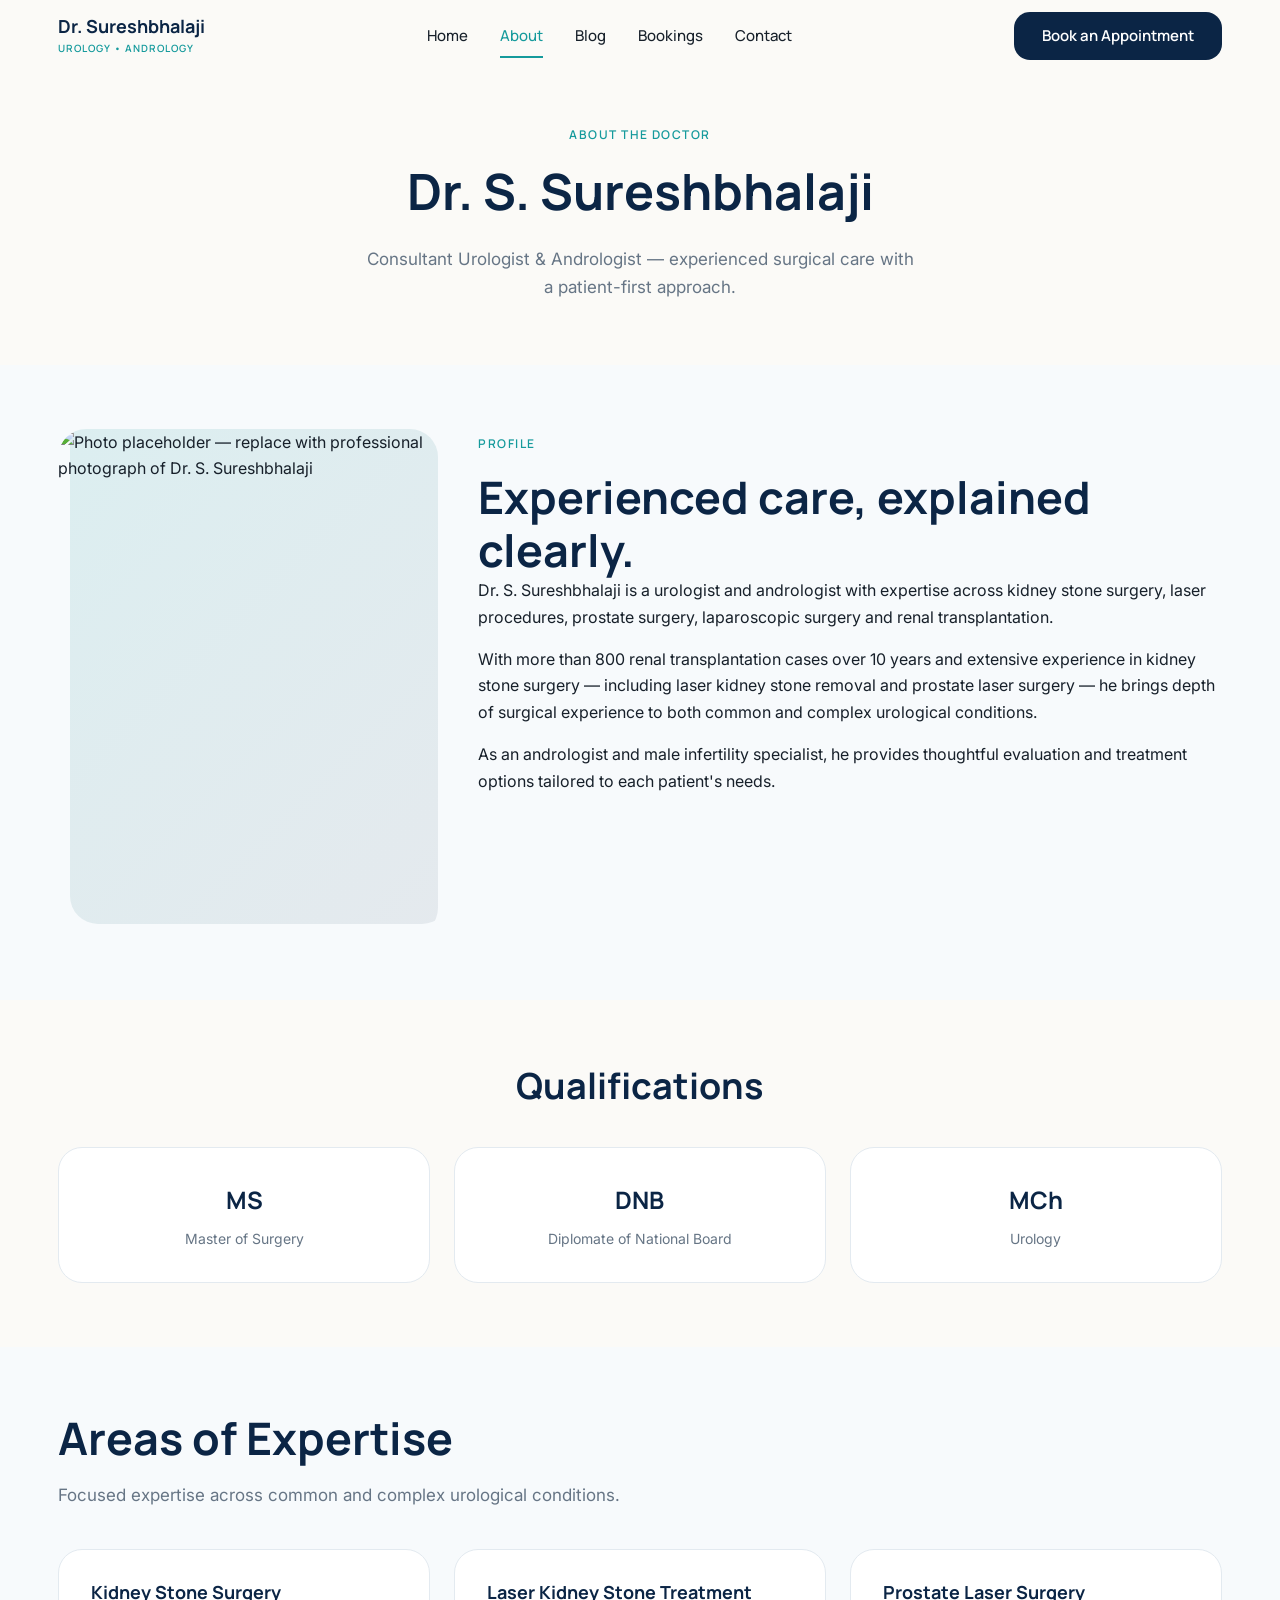
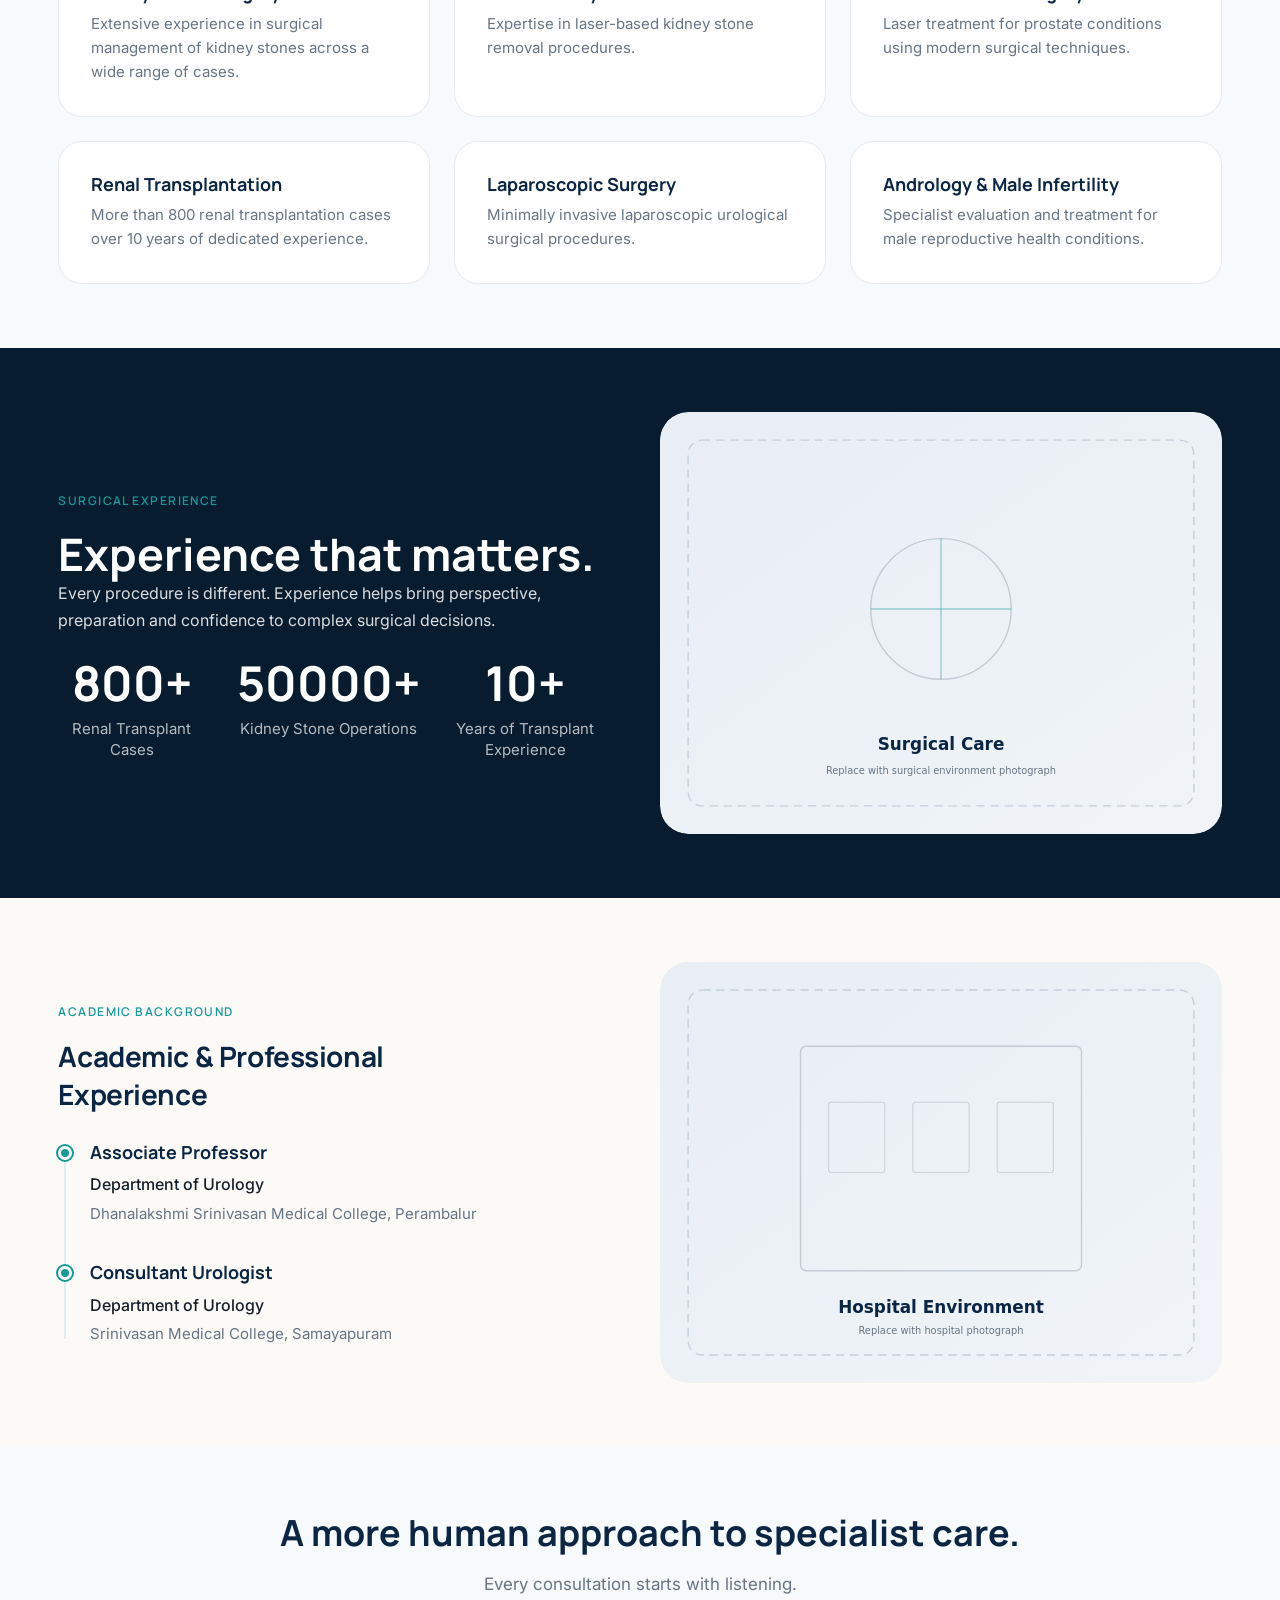
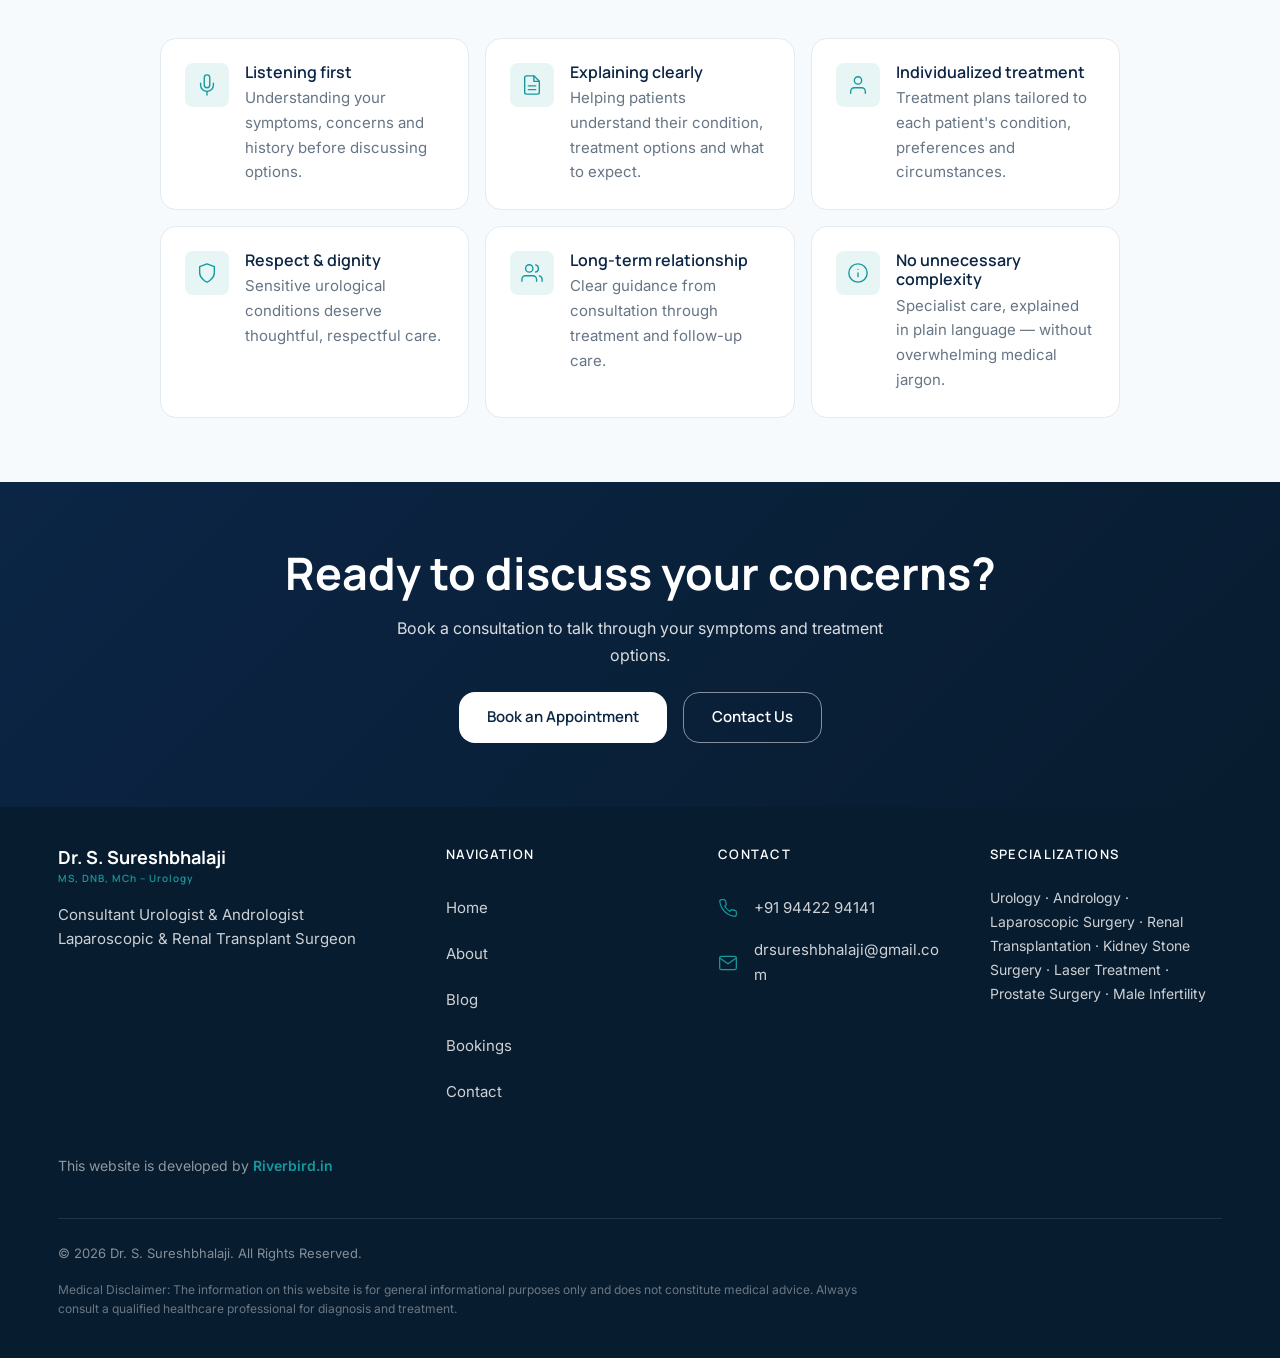
==== about.html @ bd38ac01 "web ready" ====
<!DOCTYPE html>
<html lang="en">
<head>
  <meta charset="UTF-8">
  <meta name="viewport" content="width=device-width, initial-scale=1.0, viewport-fit=cover">
  <title>About Dr. S. Sureshbhalaji | Urologist &amp; Andrologist</title>
  <meta name="description" content="Learn about Dr. S. Sureshbhalaji — qualifications, surgical experience, academic background and patient-first approach to urological care.">
  <link rel="canonical" href="https://[YOUR-DOMAIN]/about.html">
  <meta property="og:title" content="About Dr. S. Sureshbhalaji">
  <meta property="og:description" content="Consultant Urologist &amp; Andrologist with expertise in kidney stone surgery, laser procedures, prostate surgery and renal transplantation.">
  <meta property="og:type" content="website">
  <meta property="og:url" content="https://[YOUR-DOMAIN]/about.html">
  <meta name="referrer" content="strict-origin-when-cross-origin">
  <link rel="preconnect" href="https://fonts.googleapis.com">
  <link rel="preconnect" href="https://fonts.gstatic.com" crossorigin>
  <link href="https://fonts.googleapis.com/css2?family=Inter:wght@400;500;600&family=Manrope:wght@500;600;700;800&display=swap" rel="stylesheet">
  <link rel="stylesheet" href="css/variables.css">
  <link rel="stylesheet" href="css/base.css">
  <link rel="stylesheet" href="css/components.css">
  <link rel="stylesheet" href="css/layout.css">
  <link rel="stylesheet" href="css/responsive.css">
  <link rel="stylesheet" href="css/animations.css">
</head>
<body>

  <header class="site-header site-header--solid">
    <div class="container site-header__inner">
      <a href="index.html" class="site-header__logo brand-mark" aria-label="Dr. Sureshbhalaji — Home">
        <div class="brand-mark__name">Dr. Sureshbhalaji</div>
        <div class="brand-mark__tagline">UROLOGY • ANDROLOGY</div>
      </a>
      <nav class="site-nav" aria-label="Main navigation">
        <ul class="site-nav__list">
          <li><a href="index.html" class="site-nav__link" data-nav-link>Home</a></li>
          <li><a href="about.html" class="site-nav__link" data-nav-link>About</a></li>
          <li><a href="blog.html" class="site-nav__link" data-nav-link data-blog-link>Blog</a></li>
          <li><a href="bookings.html" class="site-nav__link" data-nav-link>Bookings</a></li>
          <li><a href="contact.html" class="site-nav__link" data-nav-link>Contact</a></li>
        </ul>
      </nav>
      <div class="site-header__actions">
        <a href="bookings.html" class="btn btn--primary site-header__cta">Book an Appointment</a>
      </div>
      <button class="menu-toggle" aria-label="Open menu" aria-expanded="false" aria-controls="mobile-nav">
        <span class="menu-toggle__bar"></span>
        <span class="menu-toggle__bar"></span>
        <span class="menu-toggle__bar"></span>
      </button>
    </div>
  </header>

  <div class="mobile-nav" id="mobile-nav" aria-hidden="true">
    <div class="mobile-nav__overlay" aria-hidden="true"></div>
    <div class="mobile-nav__panel" tabindex="-1" role="dialog" aria-label="Mobile navigation">
      <ul class="mobile-nav__list">
        <li><a href="index.html" class="mobile-nav__link" data-nav-link>Home</a></li>
        <li><a href="about.html" class="mobile-nav__link" data-nav-link>About</a></li>
        <li><a href="blog.html" class="mobile-nav__link" data-nav-link data-blog-link>Blog</a></li>
        <li><a href="bookings.html" class="mobile-nav__link" data-nav-link>Bookings</a></li>
        <li><a href="contact.html" class="mobile-nav__link" data-nav-link>Contact</a></li>
      </ul>
      <a href="bookings.html" class="btn btn--primary btn--full mobile-nav__cta">Book an Appointment</a>
    </div>
  </div>

  <main>

    <section class="page-hero" aria-labelledby="page-heading">
      <div class="container reveal">
        <span class="eyebrow">About the Doctor</span>
        <h1 id="page-heading">Dr. S. Sureshbhalaji</h1>
        <p>Consultant Urologist &amp; Andrologist — experienced surgical care with a patient-first approach.</p>
      </div>
    </section>

    <!-- Doctor Profile -->
    <section class="section" aria-labelledby="profile-heading">
      <div class="container">
        <div class="profile-grid">
          <div class="profile-grid__image reveal">
            <div class="image-frame">
              <img
                data-image="doctor"
                src="assets/images/doctor-placeholder.svg"
                alt="Photo placeholder — replace with professional photograph of Dr. S. Sureshbhalaji"
                width="420"
                height="560"
                loading="lazy"
              >
            </div>
          </div>
          <div class="reveal">
            <span class="eyebrow">Profile</span>
            <h2 id="profile-heading">Experienced care, explained clearly.</h2>
            <p>Dr. S. Sureshbhalaji is a urologist and andrologist with expertise across kidney stone surgery, laser procedures, prostate surgery, laparoscopic surgery and renal transplantation.</p>
            <p>With more than 800 renal transplantation cases over 10 years and extensive experience in kidney stone surgery — including laser kidney stone removal and prostate laser surgery — he brings depth of surgical experience to both common and complex urological conditions.</p>
            <p>As an andrologist and male infertility specialist, he provides thoughtful evaluation and treatment options tailored to each patient's needs.</p>
          </div>
        </div>
      </div>
    </section>

    <!-- Qualifications -->
    <section class="section section--warm" aria-labelledby="qualifications-heading">
      <div class="container">
        <div class="section-header section-header--center reveal">
          <h2 id="qualifications-heading">Qualifications</h2>
        </div>
        <div class="qual-grid">
          <div class="card qual-card reveal">
            <div class="qual-card__degree">MS</div>
            <div class="qual-card__field">Master of Surgery</div>
          </div>
          <div class="card qual-card reveal">
            <div class="qual-card__degree">DNB</div>
            <div class="qual-card__field">Diplomate of National Board</div>
          </div>
          <div class="card qual-card reveal">
            <div class="qual-card__degree">MCh</div>
            <div class="qual-card__field">Urology</div>
          </div>
        </div>
      </div>
    </section>

    <!-- Areas of Expertise -->
    <section class="section" aria-labelledby="about-expertise-heading">
      <div class="container">
        <div class="section-header reveal">
          <h2 id="about-expertise-heading">Areas of Expertise</h2>
          <p>Focused expertise across common and complex urological conditions.</p>
        </div>
        <div class="expertise-grid">
          <article class="card reveal">
            <h3 class="card__title">Kidney Stone Surgery</h3>
            <p class="card__text">Extensive experience in surgical management of kidney stones across a wide range of cases.</p>
          </article>
          <article class="card reveal">
            <h3 class="card__title">Laser Kidney Stone Treatment</h3>
            <p class="card__text">Expertise in laser-based kidney stone removal procedures.</p>
          </article>
          <article class="card reveal">
            <h3 class="card__title">Prostate Laser Surgery</h3>
            <p class="card__text">Laser treatment for prostate conditions using modern surgical techniques.</p>
          </article>
          <article class="card reveal">
            <h3 class="card__title">Renal Transplantation</h3>
            <p class="card__text">More than 800 renal transplantation cases over 10 years of dedicated experience.</p>
          </article>
          <article class="card reveal">
            <h3 class="card__title">Laparoscopic Surgery</h3>
            <p class="card__text">Minimally invasive laparoscopic urological surgical procedures.</p>
          </article>
          <article class="card reveal">
            <h3 class="card__title">Andrology &amp; Male Infertility</h3>
            <p class="card__text">Specialist evaluation and treatment for male reproductive health conditions.</p>
          </article>
        </div>
      </div>
    </section>

    <!-- Surgical Experience -->
    <section class="section section--dark" aria-labelledby="surgical-exp-heading">
      <div class="container">
        <div class="split-grid">
          <div class="split-grid__content reveal">
            <span class="eyebrow" style="color: var(--color-secondary);">Surgical Experience</span>
            <h2 id="surgical-exp-heading">Experience that matters.</h2>
            <p>Every procedure is different. Experience helps bring perspective, preparation and confidence to complex surgical decisions.</p>
            <div class="experience-stats" style="margin-top: var(--gap-lg); margin-bottom: 0;">
              <div class="stat">
                <div class="stat__number">800+</div>
                <div class="stat__label">Renal Transplant Cases</div>
              </div>
              <div class="stat">
                <div class="stat__number">50000+</div>
                <div class="stat__label">Kidney Stone Operations</div>
              </div>
              <div class="stat">
                <div class="stat__number">10+</div>
                <div class="stat__label">Years of Transplant Experience</div>
              </div>
            </div>
          </div>
          <div class="split-grid__visual reveal">
            <div class="image-frame">
              <img
                data-image="surgery"
                src="assets/images/surgery-placeholder.svg"
                alt="Placeholder for surgical environment photograph"
                width="640"
                height="480"
                loading="lazy"
              >
            </div>
          </div>
        </div>
      </div>
    </section>

    <!-- Academic Experience -->
    <section class="section section--warm" aria-labelledby="about-academic-heading">
      <div class="container">
        <div class="split-grid">
          <div class="split-grid__content reveal">
            <span class="eyebrow">Academic Background</span>
            <h2 id="about-academic-heading" class="heading-subsection">Academic &amp; Professional<br>Experience</h2>
            <div class="timeline">
              <div class="timeline__item">
                <div class="timeline__role">Associate Professor</div>
                <div class="timeline__dept">Department of Urology</div>
                <div class="timeline__institution">Dhanalakshmi Srinivasan Medical College, Perambalur</div>
              </div>
              <div class="timeline__item">
                <div class="timeline__role">Consultant Urologist</div>
                <div class="timeline__dept">Department of Urology</div>
                <div class="timeline__institution">Srinivasan Medical College, Samayapuram</div>
              </div>
            </div>
          </div>
          <div class="split-grid__visual reveal">
            <div class="image-frame">
              <img
                data-image="hospital"
                src="assets/images/hospital-placeholder.svg"
                alt="Placeholder for hospital or academic environment photograph"
                width="640"
                height="480"
                loading="lazy"
              >
            </div>
          </div>
        </div>
      </div>
    </section>

    <!-- Personal Approach -->
    <section class="section" aria-labelledby="approach-heading">
      <div class="container">
        <div class="section-header section-header--center reveal">
          <h2 id="approach-heading">A more human approach to specialist care.</h2>
          <p>Every consultation starts with listening.</p>
        </div>
        <div class="approach-grid">
          <div class="approach-item reveal">
            <div class="approach-item__icon" aria-hidden="true">
              <svg viewBox="0 0 24 24" fill="none" stroke="currentColor" stroke-width="1.5" stroke-linecap="round" stroke-linejoin="round"><path d="M12 1a3 3 0 0 0-3 3v8a3 3 0 0 0 6 0V4a3 3 0 0 0-3-3z"/><path d="M19 10v2a7 7 0 0 1-14 0v-2"/><line x1="12" y1="19" x2="12" y2="23"/></svg>
            </div>
            <div>
              <h3 class="approach-item__title">Listening first</h3>
              <p class="approach-item__text">Understanding your symptoms, concerns and history before discussing options.</p>
            </div>
          </div>
          <div class="approach-item reveal">
            <div class="approach-item__icon" aria-hidden="true">
              <svg viewBox="0 0 24 24" fill="none" stroke="currentColor" stroke-width="1.5" stroke-linecap="round" stroke-linejoin="round"><path d="M14 2H6a2 2 0 0 0-2 2v16a2 2 0 0 0 2 2h12a2 2 0 0 0 2-2V8z"/><polyline points="14 2 14 8 20 8"/><line x1="16" y1="13" x2="8" y2="13"/><line x1="16" y1="17" x2="8" y2="17"/></svg>
            </div>
            <div>
              <h3 class="approach-item__title">Explaining clearly</h3>
              <p class="approach-item__text">Helping patients understand their condition, treatment options and what to expect.</p>
            </div>
          </div>
          <div class="approach-item reveal">
            <div class="approach-item__icon" aria-hidden="true">
              <svg viewBox="0 0 24 24" fill="none" stroke="currentColor" stroke-width="1.5" stroke-linecap="round" stroke-linejoin="round"><path d="M20 21v-2a4 4 0 0 0-4-4H8a4 4 0 0 0-4 4v2"/><circle cx="12" cy="7" r="4"/></svg>
            </div>
            <div>
              <h3 class="approach-item__title">Individualized treatment</h3>
              <p class="approach-item__text">Treatment plans tailored to each patient's condition, preferences and circumstances.</p>
            </div>
          </div>
          <div class="approach-item reveal">
            <div class="approach-item__icon" aria-hidden="true">
              <svg viewBox="0 0 24 24" fill="none" stroke="currentColor" stroke-width="1.5" stroke-linecap="round" stroke-linejoin="round"><path d="M12 22s8-4 8-10V5l-8-3-8 3v7c0 6 8 10 8 10z"/></svg>
            </div>
            <div>
              <h3 class="approach-item__title">Respect &amp; dignity</h3>
              <p class="approach-item__text">Sensitive urological conditions deserve thoughtful, respectful care.</p>
            </div>
          </div>
          <div class="approach-item reveal">
            <div class="approach-item__icon" aria-hidden="true">
              <svg viewBox="0 0 24 24" fill="none" stroke="currentColor" stroke-width="1.5" stroke-linecap="round" stroke-linejoin="round"><path d="M17 21v-2a4 4 0 0 0-4-4H5a4 4 0 0 0-4 4v2"/><circle cx="9" cy="7" r="4"/><path d="M23 21v-2a4 4 0 0 0-3-3.87"/><path d="M16 3.13a4 4 0 0 1 0 7.75"/></svg>
            </div>
            <div>
              <h3 class="approach-item__title">Long-term relationship</h3>
              <p class="approach-item__text">Clear guidance from consultation through treatment and follow-up care.</p>
            </div>
          </div>
          <div class="approach-item reveal">
            <div class="approach-item__icon" aria-hidden="true">
              <svg viewBox="0 0 24 24" fill="none" stroke="currentColor" stroke-width="1.5" stroke-linecap="round" stroke-linejoin="round"><circle cx="12" cy="12" r="10"/><path d="M12 16v-4"/><path d="M12 8h.01"/></svg>
            </div>
            <div>
              <h3 class="approach-item__title">No unnecessary complexity</h3>
              <p class="approach-item__text">Specialist care, explained in plain language — without overwhelming medical jargon.</p>
            </div>
          </div>
        </div>
      </div>
    </section>

    <!-- CTA -->
    <section class="section cta-section" aria-labelledby="about-cta-heading">
      <div class="container reveal">
        <h2 id="about-cta-heading">Ready to discuss your concerns?</h2>
        <p>Book a consultation to talk through your symptoms and treatment options.</p>
        <div class="btn-group btn-group--responsive">
          <a href="bookings.html" class="btn btn--white">Book an Appointment</a>
          <a href="contact.html" class="btn btn--outline-white">Contact Us</a>
        </div>
      </div>
    </section>

  </main>

  <footer class="site-footer">
    <div class="container">
      <div class="site-footer__grid">
        <div class="site-footer__brand">
          <div class="brand-mark">
            <div class="brand-mark__name">Dr. S. Sureshbhalaji</div>
            <div class="brand-mark__tagline">MS, DNB, MCh – Urology</div>
          </div>
          <p>Consultant Urologist &amp; Andrologist<br>Laparoscopic &amp; Renal Transplant Surgeon</p>
        </div>
        <div>
          <h3 class="site-footer__heading">Navigation</h3>
          <nav class="site-footer__links" aria-label="Footer navigation">
            <a href="index.html">Home</a>
            <a href="about.html">About</a>
            <a href="blog.html" data-blog-link>Blog</a>
            <a href="bookings.html">Bookings</a>
            <a href="contact.html">Contact</a>
          </nav>
        </div>
        <div>
          <h3 class="site-footer__heading">Contact</h3>
          <div class="site-footer__contact">
            <a href="tel:+919442294141" class="site-footer__contact-link" data-contact-phone>
              <svg class="site-footer__contact-icon" viewBox="0 0 24 24" fill="none" stroke="currentColor" stroke-width="1.5" stroke-linecap="round" stroke-linejoin="round" aria-hidden="true"><path d="M22 16.92v3a2 2 0 0 1-2.18 2 19.79 19.79 0 0 1-8.63-3.07 19.5 19.5 0 0 1-6-6 19.79 19.79 0 0 1-3.07-8.67A2 2 0 0 1 4.11 2h3a2 2 0 0 1 2 1.72c.127.96.361 1.903.7 2.81a2 2 0 0 1-.45 2.11L8.09 9.91a16 16 0 0 0 6 6l1.27-1.27a2 2 0 0 1 2.11-.45c.907.339 1.85.573 2.81.7A2 2 0 0 1 22 16.92z"/></svg>
              <span class="site-footer__contact-text">+91 94422 94141</span>
            </a>
            <a href="mailto:drsureshbhalaji@gmail.com" class="site-footer__contact-link" data-contact-email>
              <svg class="site-footer__contact-icon" viewBox="0 0 24 24" fill="none" stroke="currentColor" stroke-width="1.5" stroke-linecap="round" stroke-linejoin="round" aria-hidden="true"><path d="M4 4h16c1.1 0 2 .9 2 2v12c0 1.1-.9 2-2 2H4c-1.1 0-2-.9-2-2V6c0-1.1.9-2 2-2z"/><polyline points="22,6 12,13 2,6"/></svg>
              <span class="site-footer__contact-text">drsureshbhalaji@gmail.com</span>
            </a>
          </div>
        </div>
        <div>
          <h3 class="site-footer__heading">Specializations</h3>
          <p style="font-size: 0.875rem; line-height: 1.7;">Urology · Andrology · Laparoscopic Surgery · Renal Transplantation · Kidney Stone Surgery · Laser Treatment · Prostate Surgery · Male Infertility</p>
        </div>
      </div>
      <p class="site-footer__credit">This website is developed by <a href="https://riverbird.in" target="_blank" rel="noopener noreferrer">Riverbird.in</a></p>
      <div class="site-footer__bottom">
        <p class="site-footer__copyright">&copy; 2026 Dr. S. Sureshbhalaji. All Rights Reserved.</p>
        <p class="site-footer__disclaimer">Medical Disclaimer: The information on this website is for general informational purposes only and does not constitute medical advice. Always consult a qualified healthcare professional for diagnosis and treatment.</p>
      </div>
    </div>
  </footer>

  <nav class="mobile-cta-bar" aria-label="Quick actions">
    <a href="#" class="mobile-cta-bar__item" data-contact-phone aria-label="Call clinic">
      <svg viewBox="0 0 24 24" fill="none" stroke="currentColor" stroke-width="1.5" stroke-linecap="round" stroke-linejoin="round" aria-hidden="true"><path d="M22 16.92v3a2 2 0 0 1-2.18 2 19.79 19.79 0 0 1-8.63-3.07 19.5 19.5 0 0 1-6-6 19.79 19.79 0 0 1-3.07-8.67A2 2 0 0 1 4.11 2h3a2 2 0 0 1 2 1.72c.127.96.361 1.903.7 2.81a2 2 0 0 1-.45 2.11L8.09 9.91a16 16 0 0 0 6 6l1.27-1.27a2 2 0 0 1 2.11-.45c.907.339 1.85.573 2.81.7A2 2 0 0 1 22 16.92z"/></svg>
      Call
    </a>
    <a href="#" class="mobile-cta-bar__item" data-contact-whatsapp aria-label="WhatsApp clinic">
      <svg viewBox="0 0 24 24" fill="none" stroke="currentColor" stroke-width="1.5" stroke-linecap="round" stroke-linejoin="round" aria-hidden="true"><path d="M21 11.5a8.38 8.38 0 0 1-.9 3.8 8.5 8.5 0 0 1-7.6 4.7 8.38 8.38 0 0 1-3.8-.9L3 21l1.9-5.7a8.38 8.38 0 0 1-.9-3.8 8.5 8.5 0 0 1 4.7-7.6 8.38 8.38 0 0 1 3.8-.9h.5a8.48 8.48 0 0 1 8 8v.5z"/></svg>
      WhatsApp
    </a>
    <a href="bookings.html" class="mobile-cta-bar__item mobile-cta-bar__item--primary" aria-label="Book an appointment">
      <svg viewBox="0 0 24 24" fill="none" stroke="currentColor" stroke-width="1.5" stroke-linecap="round" stroke-linejoin="round" aria-hidden="true"><rect x="3" y="4" width="18" height="18" rx="2" ry="2"/><line x1="16" y1="2" x2="16" y2="6"/><line x1="8" y1="2" x2="8" y2="6"/><line x1="3" y1="10" x2="21" y2="10"/></svg>
      Book
    </a>
  </nav>

  <script type="module" src="js/main.js"></script>
  <script src="js/navigation.js"></script>
</body>
</html>
---- css/variables.css ----
:root {
  /* Colors */
  --color-primary: #0B2545;
  --color-secondary: #159A9C;
  --color-dark: #081C2F;
  --color-background: #F7FAFC;
  --color-warm-bg: #FBFAF7;
  --color-surface: #FFFFFF;
  --color-text: #17202A;
  --color-muted: #667585;
  --color-border: #E3EAF0;
  --color-success: #2E7D68;

  /* Typography */
  --font-heading: "Manrope", system-ui, -apple-system, BlinkMacSystemFont, "Segoe UI", sans-serif;
  --font-body: "Inter", system-ui, -apple-system, BlinkMacSystemFont, "Segoe UI", sans-serif;

  --text-h1: 50px;
  --text-h2: clamp(2rem, 3.5vw, 3.5rem);
  --text-h3: clamp(1.25rem, 2vw, 1.5rem);
  --text-body: clamp(1rem, 1.1vw, 1.125rem);
  --line-height: 1.65;

  /* Spacing */
  --container: 1240px;
  --section-space: clamp(40px, 5vw, 72px);
  --section-space-lg: clamp(56px, 7vw, 88px);
  --gap-sm: 8px;
  --gap-md: 16px;
  --gap-lg: 24px;
  --gap-xl: 32px;
  --gap-2xl: 40px;
  --gap-3xl: 48px;

  /* Radius */
  --radius-sm: 8px;
  --radius-md: 16px;
  --radius-lg: 24px;
  --radius-xl: 28px;

  /* Shadows */
  --shadow-sm: 0 1px 3px rgba(11, 37, 69, 0.06);
  --shadow-md: 0 4px 20px rgba(11, 37, 69, 0.08);
  --shadow-lg: 0 8px 40px rgba(11, 37, 69, 0.1);

  /* Transitions */
  --transition-fast: 200ms ease;
  --transition-base: 300ms ease;
  --transition-slow: 500ms ease;

  /* Layout */
  --header-height: 72px;
  --mobile-cta-height: 64px;
}
---- css/base.css ----
*,
*::before,
*::after {
  box-sizing: border-box;
  margin: 0;
  padding: 0;
}

html {
  scroll-behavior: smooth;
  -webkit-text-size-adjust: 100%;
  text-size-adjust: 100%;
}

body {
  font-family: var(--font-body);
  font-size: var(--text-body);
  line-height: var(--line-height);
  color: var(--color-text);
  background-color: var(--color-background);
  -webkit-font-smoothing: antialiased;
  -moz-osx-font-smoothing: grayscale;
  overflow-x: hidden;
  min-width: 320px;
}

/* Improve touch interaction on mobile/tablet */
a,
button,
input,
select,
textarea,
[role="button"] {
  -webkit-tap-highlight-color: rgba(21, 154, 156, 0.15);
  touch-action: manipulation;
}

body.menu-open {
  overflow: hidden;
}

img,
svg {
  display: block;
  max-width: 100%;
  height: auto;
}

a {
  color: inherit;
  text-decoration: none;
}

ul,
ol {
  list-style: none;
}

button,
input,
select,
textarea {
  font: inherit;
  color: inherit;
}

button {
  cursor: pointer;
  border: none;
  background: none;
}

:focus-visible {
  outline: 2px solid var(--color-secondary);
  outline-offset: 3px;
}

h1,
h2,
h3,
h4,
h5,
h6 {
  font-family: var(--font-heading);
  font-weight: 700;
  line-height: 1.2;
  color: var(--color-primary);
}

h1 {
  font-size: var(--text-h1);
}

h2 {
  font-size: var(--text-h2);
}

h3 {
  font-size: var(--text-h3);
}

p + p {
  margin-top: 1em;
}

.sr-only {
  position: absolute;
  width: 1px;
  height: 1px;
  padding: 0;
  margin: -1px;
  overflow: hidden;
  clip: rect(0, 0, 0, 0);
  white-space: nowrap;
  border: 0;
}

.container {
  width: 100%;
  max-width: var(--container);
  margin-inline: auto;
  padding-inline: clamp(16px, 4vw, 40px);
}

.section {
  padding-block: var(--section-space);
}

.section--warm {
  background-color: var(--color-warm-bg);
}

.section--dark {
  background-color: var(--color-dark);
  color: var(--color-surface);
}

.section--dark h2,
.section--dark h3 {
  color: var(--color-surface);
}

.section--dark p {
  color: rgba(255, 255, 255, 0.85);
}

.eyebrow {
  display: inline-block;
  font-family: var(--font-heading);
  font-size: 0.75rem;
  font-weight: 600;
  letter-spacing: 0.12em;
  text-transform: uppercase;
  color: var(--color-secondary);
  margin-bottom: var(--gap-md);
}

.text-muted {
  color: var(--color-muted);
}

.text-center {
  text-align: center;
}

.text-balance {
  text-wrap: balance;
}

.disclaimer-note {
  font-size: 0.8125rem;
  color: var(--color-muted);
  font-style: italic;
}
---- css/components.css ----
/* Buttons */
.btn {
  display: inline-flex;
  align-items: center;
  justify-content: center;
  gap: var(--gap-sm);
  min-height: 48px;
  min-width: 48px;
  padding: 0.75rem 1.75rem;
  font-family: var(--font-heading);
  font-size: 0.9375rem;
  font-weight: 600;
  border-radius: var(--radius-md);
  transition: background-color var(--transition-fast),
    color var(--transition-fast),
    border-color var(--transition-fast),
    transform var(--transition-fast),
    box-shadow var(--transition-fast);
  white-space: nowrap;
}

.btn--primary {
  background-color: var(--color-primary);
  color: var(--color-surface);
}

.btn--primary:hover {
  background-color: var(--color-dark);
  transform: translateY(-1px);
  box-shadow: var(--shadow-md);
}

.btn--secondary {
  background-color: transparent;
  color: var(--color-primary);
  border: 1.5px solid var(--color-primary);
}

.btn--secondary:hover {
  background-color: var(--color-primary);
  color: var(--color-surface);
  transform: translateY(-1px);
}

.btn--white {
  background-color: var(--color-surface);
  color: var(--color-primary);
}

.btn--white:hover {
  background-color: var(--color-warm-bg);
  transform: translateY(-1px);
}

.btn--outline-white {
  background-color: transparent;
  color: var(--color-surface);
  border: 1.5px solid rgba(255, 255, 255, 0.5);
}

.btn--outline-white:hover {
  background-color: rgba(255, 255, 255, 0.1);
  border-color: var(--color-surface);
}

.btn--full {
  width: 100%;
}

.btn-group {
  display: flex;
  flex-wrap: wrap;
  gap: var(--gap-md);
}

/* Cards */
.card {
  background: var(--color-surface);
  border: 1px solid var(--color-border);
  border-radius: var(--radius-lg);
  padding: clamp(24px, 3vw, 32px);
  transition: transform var(--transition-base), box-shadow var(--transition-base);
}

.card:hover {
  transform: translateY(-3px);
  box-shadow: var(--shadow-md);
}

.card__icon {
  width: 40px;
  height: 40px;
  display: flex;
  align-items: center;
  justify-content: center;
  margin-bottom: var(--gap-lg);
  color: var(--color-secondary);
}

.card__icon svg {
  width: 28px;
  height: 28px;
}

.card__title {
  font-size: 1.125rem;
  margin-bottom: var(--gap-sm);
}

.card__text {
  color: var(--color-muted);
  font-size: 0.9375rem;
  line-height: 1.6;
}

.card__arrow {
  display: inline-flex;
  margin-top: var(--gap-lg);
  color: var(--color-secondary);
  transition: transform var(--transition-fast);
}

.card:hover .card__arrow {
  transform: translateX(4px);
}

/* Stat cards */
.stat {
  text-align: center;
}

.stat__number {
  font-family: var(--font-heading);
  font-size: clamp(2rem, 4vw, 3rem);
  font-weight: 700;
  color: var(--color-primary);
  line-height: 1.1;
}

.section--dark .stat__number {
  color: var(--color-surface);
}

.stat__label {
  font-size: 0.9375rem;
  color: var(--color-muted);
  margin-top: var(--gap-sm);
  line-height: 1.4;
}

.section--dark .stat__label {
  color: rgba(255, 255, 255, 0.7);
}

/* Image placeholders */
.image-frame {
  position: relative;
  border-radius: var(--radius-xl);
  overflow: hidden;
}

.image-frame::before {
  content: "";
  position: absolute;
  inset: -12px -12px 12px 12px;
  background: linear-gradient(135deg, rgba(21, 154, 156, 0.12), rgba(11, 37, 69, 0.08));
  border-radius: var(--radius-xl);
  z-index: -1;
}

.image-frame img {
  width: 100%;
  height: 100%;
  object-fit: cover;
  border-radius: var(--radius-xl);
  transition: transform var(--transition-slow);
}

.image-frame:hover img {
  transform: scale(1.02);
}

.image-placeholder {
  display: flex;
  flex-direction: column;
  align-items: center;
  justify-content: center;
  gap: var(--gap-sm);
  background: linear-gradient(145deg, #E8EEF4 0%, #F0F4F8 50%, #E3EAF0 100%);
  border: 1px dashed var(--color-border);
  border-radius: var(--radius-xl);
  text-align: center;
  padding: var(--gap-xl);
  min-height: 280px;
}

.image-placeholder__icon {
  width: 48px;
  height: 48px;
  color: var(--color-muted);
  opacity: 0.5;
}

.image-placeholder__label {
  font-family: var(--font-heading);
  font-size: 1rem;
  font-weight: 600;
  color: var(--color-primary);
}

.image-placeholder__hint {
  font-size: 0.8125rem;
  color: var(--color-muted);
  max-width: 220px;
}

/* Credibility badge */
.credibility-badge {
  position: absolute;
  bottom: 24px;
  left: -16px;
  background: var(--color-surface);
  border: 1px solid var(--color-border);
  border-radius: var(--radius-md);
  padding: 16px 20px;
  box-shadow: var(--shadow-md);
  z-index: 2;
}

.credibility-badge__number {
  font-family: var(--font-heading);
  font-size: 1.5rem;
  font-weight: 700;
  color: var(--color-secondary);
  line-height: 1;
}

.credibility-badge__text {
  font-size: 0.8125rem;
  color: var(--color-muted);
  margin-top: 4px;
}

/* Timeline */
.timeline {
  position: relative;
  padding-left: 32px;
}

.timeline::before {
  content: "";
  position: absolute;
  left: 6px;
  top: 8px;
  bottom: 8px;
  width: 2px;
  background: var(--color-border);
}

.timeline__item {
  position: relative;
  padding-bottom: var(--gap-xl);
}

.timeline__item:last-child {
  padding-bottom: 0;
}

.timeline__item::before {
  content: "";
  position: absolute;
  left: -32px;
  top: 8px;
  width: 14px;
  height: 14px;
  border-radius: 50%;
  background: var(--color-secondary);
  border: 3px solid var(--color-surface);
  box-shadow: 0 0 0 2px var(--color-secondary);
}

.timeline__role {
  font-family: var(--font-heading);
  font-size: 1.125rem;
  font-weight: 700;
  color: var(--color-primary);
  margin-bottom: 4px;
}

.timeline__dept {
  font-weight: 500;
  color: var(--color-text);
  margin-bottom: 4px;
}

.timeline__institution {
  color: var(--color-muted);
  font-size: 0.9375rem;
}

.timeline__note {
  font-size: 0.8125rem;
  color: var(--color-muted);
  font-style: italic;
  margin-top: var(--gap-md);
}

/* Location cards */
.location-card {
  display: flex;
  flex-direction: column;
  height: 100%;
}

.location-card__name {
  font-family: var(--font-heading);
  font-size: 1.125rem;
  font-weight: 700;
  margin-bottom: var(--gap-md);
  line-height: 1.35;
}

.location-card__detail {
  display: grid;
  grid-template-columns: 20px 1fr;
  column-gap: 10px;
  align-items: center;
  font-size: 0.9375rem;
  color: var(--color-muted);
  margin-bottom: 6px;
  min-height: 28px;
}

.location-card__detail svg {
  flex-shrink: 0;
  width: 18px;
  height: 18px;
  margin: 0;
  color: var(--color-secondary);
  justify-self: center;
}

.location-card__detail span,
.location-card__detail a {
  line-height: 1.4;
  align-self: center;
}

.location-card__detail a {
  color: var(--color-muted);
  font-weight: 400;
  text-decoration: none;
  min-height: unset;
  display: inline;
}

.location-card__detail a:hover {
  color: var(--color-secondary);
  text-decoration: underline;
}

.location-card__actions {
  margin-top: auto;
  padding-top: var(--gap-md);
  border-top: 1px solid var(--color-border);
}

.location-card__actions .btn {
  width: 100%;
}

/* Forms */
.form-group {
  margin-bottom: var(--gap-lg);
}

.form-label {
  display: block;
  font-family: var(--font-heading);
  font-size: 0.875rem;
  font-weight: 600;
  color: var(--color-primary);
  margin-bottom: var(--gap-sm);
}

.form-label .required {
  color: var(--color-secondary);
}

.form-input,
.form-select,
.form-textarea {
  width: 100%;
  min-height: 48px;
  padding: 0.75rem 1rem;
  font-size: max(16px, 1rem);
  background: var(--color-surface);
  border: 1px solid var(--color-border);
  border-radius: var(--radius-sm);
  transition: border-color var(--transition-fast), box-shadow var(--transition-fast);
}

.form-textarea {
  min-height: 120px;
  resize: vertical;
}

.form-input:focus,
.form-select:focus,
.form-textarea:focus {
  outline: none;
  border-color: var(--color-secondary);
  box-shadow: 0 0 0 3px rgba(21, 154, 156, 0.15);
}

.form-input.error,
.form-select.error,
.form-textarea.error {
  border-color: #C0392B;
}

.form-error {
  font-size: 0.8125rem;
  color: #C0392B;
  margin-top: var(--gap-sm);
}

.form-note {
  font-size: 0.875rem;
  color: var(--color-muted);
  margin-top: var(--gap-lg);
  padding: var(--gap-md);
  background: var(--color-warm-bg);
  border-radius: var(--radius-sm);
  border-left: 3px solid var(--color-secondary);
}

.form-privacy {
  font-size: 0.8125rem;
  color: var(--color-muted);
  margin-top: var(--gap-md);
}

/* Alert / Toast */
.alert {
  padding: var(--gap-md) var(--gap-lg);
  border-radius: var(--radius-sm);
  font-size: 0.9375rem;
  margin-bottom: var(--gap-lg);
}

.alert--success {
  background: rgba(46, 125, 104, 0.1);
  color: var(--color-success);
  border: 1px solid rgba(46, 125, 104, 0.3);
}

.alert--error {
  background: rgba(192, 57, 43, 0.08);
  color: #C0392B;
  border: 1px solid rgba(192, 57, 43, 0.2);
}

.alert[hidden] {
  display: none;
}

/* Qualification cards */
.qual-card {
  text-align: center;
  padding: var(--gap-xl);
}

.qual-card__degree {
  font-family: var(--font-heading);
  font-size: 1.5rem;
  font-weight: 700;
  color: var(--color-primary);
}

.qual-card__field {
  font-size: 0.875rem;
  color: var(--color-muted);
  margin-top: var(--gap-sm);
}

/* Map placeholder */
.map-placeholder {
  display: flex;
  flex-direction: column;
  align-items: center;
  justify-content: center;
  gap: var(--gap-md);
  min-height: 320px;
  background: linear-gradient(145deg, #E8EEF4, #F0F4F8);
  border: 1px dashed var(--color-border);
  border-radius: var(--radius-lg);
  color: var(--color-muted);
}

.map-placeholder svg {
  width: 48px;
  height: 48px;
  opacity: 0.4;
}

/* Section header */
.section-header {
  max-width: 640px;
  margin-bottom: var(--gap-2xl);
}

.section-header--center {
  margin-inline: auto;
  text-align: center;
  max-width: 720px;
}

.section-header--center h2 {
  font-size: clamp(1.5rem, 3vw, 2.25rem);
}

.section-header p {
  color: var(--color-muted);
  margin-top: var(--gap-md);
  font-size: 1.0625rem;
}

.section-header h2,
.cta-section h2 {
  text-wrap: balance;
}

.heading-subsection {
  font-size: clamp(1.25rem, 2.5vw, 1.75rem);
  font-weight: 700;
  line-height: 1.35;
  letter-spacing: -0.015em;
  max-width: 16em;
  margin-bottom: var(--gap-lg);
}

@media (min-width: 1200px) {
  .section-header--center h2,
  .section--dark .section-header h2,
  .cta-section h2 {
    white-space: nowrap;
  }
}

/* Brand mark */
.brand-mark {
  font-family: var(--font-heading);
}

.brand-mark__name {
  font-size: 1.125rem;
  font-weight: 700;
  color: var(--color-primary);
  line-height: 1.2;
}

.brand-mark__tagline {
  font-size: 0.625rem;
  font-weight: 600;
  letter-spacing: 0.1em;
  color: var(--color-secondary);
  margin-top: 2px;
}

/* Blog */
.blog-grid {
  display: grid;
  gap: var(--gap-lg);
}

.blog-card {
  display: flex;
  flex-direction: column;
  height: 100%;
}

.blog-card__meta {
  font-size: 0.8125rem;
  color: var(--color-muted);
  margin-bottom: var(--gap-sm);
}

.blog-card__title {
  font-family: var(--font-heading);
  font-size: 1.125rem;
  font-weight: 700;
  color: var(--color-primary);
  margin-bottom: var(--gap-sm);
  line-height: 1.35;
}

.blog-card__excerpt {
  font-size: 0.9375rem;
  color: var(--color-muted);
  line-height: 1.6;
  flex-grow: 1;
}

.blog-card__link {
  display: inline-flex;
  align-items: center;
  gap: var(--gap-sm);
  margin-top: var(--gap-lg);
  font-family: var(--font-heading);
  font-size: 0.875rem;
  font-weight: 600;
  color: var(--color-secondary);
  min-height: 44px;
}

.blog-card__link:hover {
  color: var(--color-primary);
}

.blog-bridge {
  text-align: center;
  max-width: 560px;
  margin-inline: auto;
  padding: var(--gap-2xl) var(--gap-lg);
}

.blog-bridge p {
  color: var(--color-muted);
  margin-bottom: var(--gap-xl);
}

.blog-embed {
  width: 100%;
  min-height: 70vh;
  border: 1px solid var(--color-border);
  border-radius: var(--radius-lg);
  overflow: hidden;
  background: var(--color-surface);
}

.blog-embed iframe {
  width: 100%;
  min-height: 70vh;
  border: 0;
}

.blog-notice {
  font-size: 0.875rem;
  color: var(--color-muted);
  text-align: center;
  margin-top: var(--gap-2xl);
  padding: var(--gap-md);
  background: var(--color-warm-bg);
  border-radius: var(--radius-sm);
  border: 1px solid var(--color-border);
}
---- css/layout.css ----
/* Header */
.site-header {
  position: fixed;
  top: 0;
  left: 0;
  right: 0;
  z-index: 1000;
  height: var(--header-height);
  transition: background-color var(--transition-base),
    box-shadow var(--transition-base),
    border-color var(--transition-base);
}

.site-header--transparent {
  background: transparent;
}

.site-header--solid {
  background: rgba(255, 255, 255, 0.97);
  backdrop-filter: blur(12px);
  -webkit-backdrop-filter: blur(12px);
  border-bottom: 1px solid var(--color-border);
  box-shadow: var(--shadow-sm);
}

.site-header__inner {
  display: flex;
  align-items: center;
  justify-content: space-between;
  height: var(--header-height);
  gap: var(--gap-lg);
}

.site-header__logo {
  flex-shrink: 0;
  z-index: 1001;
}

.site-nav {
  display: none;
}

.site-nav__list {
  display: flex;
  align-items: center;
  gap: var(--gap-xl);
}

.site-nav__link {
  font-family: var(--font-heading);
  font-size: 0.9375rem;
  font-weight: 500;
  color: var(--color-text);
  position: relative;
  padding: 4px 0;
  transition: color var(--transition-fast);
}

.site-nav__link::after {
  content: "";
  position: absolute;
  bottom: 0;
  left: 0;
  width: 0;
  height: 2px;
  background: var(--color-secondary);
  transition: width var(--transition-base);
}

.site-nav__link:hover,
.site-nav__link--active {
  color: var(--color-primary);
}

.site-nav__link:hover::after,
.site-nav__link--active::after {
  width: 100%;
}

.site-header__actions {
  display: none;
  align-items: center;
  gap: var(--gap-md);
}

.site-header__cta {
  display: none;
}

/* Mobile menu toggle */
.menu-toggle {
  display: flex;
  flex-direction: column;
  justify-content: center;
  gap: 5px;
  width: 44px;
  height: 44px;
  padding: 10px;
  z-index: 1001;
}

.menu-toggle__bar {
  display: block;
  width: 100%;
  height: 2px;
  background: var(--color-primary);
  border-radius: 2px;
  transition: transform var(--transition-base), opacity var(--transition-base);
}

.menu-toggle[aria-expanded="true"] .menu-toggle__bar:nth-child(1) {
  transform: translateY(7px) rotate(45deg);
}

.menu-toggle[aria-expanded="true"] .menu-toggle__bar:nth-child(2) {
  opacity: 0;
}

.menu-toggle[aria-expanded="true"] .menu-toggle__bar:nth-child(3) {
  transform: translateY(-7px) rotate(-45deg);
}

/* Mobile nav overlay */
.mobile-nav {
  position: fixed;
  inset: 0;
  z-index: 999;
  background: rgba(8, 28, 47, 0.5);
  opacity: 0;
  visibility: hidden;
  transition: opacity var(--transition-base), visibility var(--transition-base);
}

.mobile-nav.is-open {
  opacity: 1;
  visibility: visible;
}

.mobile-nav__panel {
  position: absolute;
  top: 0;
  right: 0;
  width: min(320px, 85vw);
  height: 100%;
  background: var(--color-surface);
  padding: calc(var(--header-height) + 24px) 32px 32px;
  transform: translateX(100%);
  transition: transform var(--transition-base);
  overflow-y: auto;
}

.mobile-nav.is-open .mobile-nav__panel {
  transform: translateX(0);
}

.mobile-nav__list {
  display: flex;
  flex-direction: column;
  gap: var(--gap-lg);
}

.mobile-nav__link {
  font-family: var(--font-heading);
  font-size: 1.125rem;
  font-weight: 600;
  color: var(--color-primary);
  padding: var(--gap-sm) 0;
  display: block;
  border-bottom: 1px solid var(--color-border);
}

.mobile-nav__link--active {
  color: var(--color-secondary);
}

.mobile-nav__cta {
  margin-top: var(--gap-xl);
}

/* Mobile bottom CTA bar */
.mobile-cta-bar {
  display: flex;
  position: fixed;
  bottom: 0;
  left: 0;
  right: 0;
  z-index: 998;
  background: var(--color-surface);
  border-top: 1px solid var(--color-border);
  box-shadow: 0 -4px 20px rgba(11, 37, 69, 0.08);
  min-height: var(--mobile-cta-height);
  padding-bottom: env(safe-area-inset-bottom, 0);
}

.mobile-cta-bar__item {
  flex: 1;
  display: flex;
  flex-direction: column;
  align-items: center;
  justify-content: center;
  gap: 2px;
  font-size: 0.6875rem;
  font-weight: 600;
  color: var(--color-primary);
  transition: background-color var(--transition-fast);
  min-height: 48px;
}

.mobile-cta-bar__item svg {
  width: 20px;
  height: 20px;
}

.mobile-cta-bar__item:hover,
.mobile-cta-bar__item:focus-visible {
  background: var(--color-warm-bg);
}

.mobile-cta-bar__item--primary {
  background: var(--color-primary);
  color: var(--color-surface);
}

.mobile-cta-bar__item--primary:hover {
  background: var(--color-dark);
}

/* Hero */
.hero {
  padding-top: calc(var(--header-height) + 32px);
  padding-bottom: clamp(40px, 5vw, 64px);
  background: var(--color-warm-bg);
  overflow: hidden;
}

.hero__grid {
  display: grid;
  gap: var(--gap-2xl);
  align-items: center;
}

.hero__content {
  max-width: 580px;
}

.hero__qualification {
  font-family: var(--font-heading);
  font-size: 1rem;
  font-weight: 500;
  color: var(--color-muted);
  margin-top: var(--gap-sm);
}

.hero__text {
  color: var(--color-muted);
  font-size: 1.0625rem;
  margin-top: var(--gap-lg);
  max-width: 520px;
}

.hero__actions {
  margin-top: var(--gap-xl);
}

.hero__visual {
  position: relative;
}

.hero__image {
  aspect-ratio: 4 / 5;
  max-height: 560px;
}

/* Trust stats bar */
.trust-stats {
  background: var(--color-surface);
  border-block: 1px solid var(--color-border);
  padding-block: var(--gap-2xl);
}

.trust-stats__grid {
  display: grid;
  gap: var(--gap-xl);
}

.trust-stats__footnote {
  text-align: center;
  margin-top: var(--gap-lg);
}

/* Two column layouts */
.split-grid {
  display: grid;
  gap: var(--gap-2xl);
  align-items: center;
}

.split-grid__content {
  max-width: 540px;
}

.split-grid__visual .image-frame,
.split-grid__visual .image-placeholder {
  aspect-ratio: 4 / 3;
}

/* Expertise grid */
.expertise-grid {
  display: grid;
  gap: var(--gap-lg);
}

/* Experience section */
.experience-stats {
  display: grid;
  gap: var(--gap-xl);
  margin-bottom: var(--gap-2xl);
}

.experience-statement {
  max-width: 560px;
  font-size: 1.0625rem;
  color: rgba(255, 255, 255, 0.85);
  text-align: center;
  margin-inline: auto;
}

/* Locations grid */
.locations-grid {
  display: grid;
  gap: var(--gap-lg);
  grid-template-columns: 1fr;
  align-items: stretch;
}

@media (min-width: 640px) {
  .locations-grid {
    grid-template-columns: repeat(2, minmax(0, 1fr));
    max-width: 920px;
    margin-inline: auto;
  }
}

/* CTA section */
.cta-section {
  background: linear-gradient(135deg, var(--color-primary) 0%, var(--color-dark) 100%);
  color: var(--color-surface);
  text-align: center;
}

.cta-section h2 {
  color: var(--color-surface);
}

.cta-section p {
  color: rgba(255, 255, 255, 0.85);
  max-width: 520px;
  margin: var(--gap-md) auto var(--gap-lg);
}

.cta-section .btn-group {
  justify-content: center;
}

/* Page hero (inner pages) */
.page-hero {
  padding-top: calc(var(--header-height) + 48px);
  padding-bottom: clamp(40px, 5vw, 64px);
  background: var(--color-warm-bg);
  text-align: center;
}

.page-hero h1 {
  max-width: 720px;
  margin-inline: auto;
}

.page-hero p {
  color: var(--color-muted);
  max-width: 560px;
  margin: var(--gap-lg) auto 0;
  font-size: 1.0625rem;
}

/* About page */
.profile-grid {
  display: grid;
  gap: var(--gap-2xl);
  align-items: start;
}

.profile-grid__image {
  aspect-ratio: 3 / 4;
  max-width: 420px;
}

.qual-grid {
  display: grid;
  gap: var(--gap-lg);
}

.approach-grid {
  display: grid;
  gap: var(--gap-md);
  max-width: 960px;
  margin-inline: auto;
}

.approach-item {
  display: flex;
  gap: var(--gap-md);
  align-items: flex-start;
  padding: var(--gap-lg);
  background: var(--color-surface);
  border: 1px solid var(--color-border);
  border-radius: var(--radius-md);
  height: 100%;
}

.approach-item__icon {
  flex-shrink: 0;
  width: 44px;
  height: 44px;
  display: flex;
  align-items: center;
  justify-content: center;
  background: rgba(21, 154, 156, 0.1);
  border-radius: var(--radius-sm);
  color: var(--color-secondary);
}

.approach-item__icon svg {
  width: 22px;
  height: 22px;
}

.approach-item__title {
  font-family: var(--font-heading);
  font-size: 1rem;
  font-weight: 600;
  margin-bottom: 4px;
}

.approach-item__text {
  font-size: 0.9375rem;
  color: var(--color-muted);
}

/* Booking page */
.booking-layout {
  display: grid;
  gap: var(--gap-2xl);
}

.booking-info {
  max-width: 400px;
}

.booking-info__list {
  margin-top: var(--gap-xl);
}

.booking-info__item {
  display: flex;
  gap: var(--gap-md);
  margin-bottom: var(--gap-lg);
  font-size: 0.9375rem;
  color: var(--color-muted);
}

.booking-info__item svg {
  flex-shrink: 0;
  width: 20px;
  height: 20px;
  color: var(--color-secondary);
  margin-top: 2px;
}

.booking-form-wrapper {
  background: var(--color-surface);
  border: 1px solid var(--color-border);
  border-radius: var(--radius-lg);
  padding: clamp(24px, 4vw, 40px);
}

/* Contact page */
.contact-grid {
  display: grid;
  gap: var(--gap-lg);
  grid-template-columns: 1fr;
  max-width: 960px;
  margin-inline: auto;
}

@media (min-width: 640px) {
  .contact-grid {
    grid-template-columns: repeat(3, minmax(0, 1fr));
  }
}

.contact-card {
  text-align: center;
  display: flex;
  flex-direction: column;
  align-items: center;
  height: 100%;
}

.contact-card__icon {
  width: 48px;
  height: 48px;
  margin: 0 auto var(--gap-md);
  display: flex;
  align-items: center;
  justify-content: center;
  background: rgba(21, 154, 156, 0.1);
  border-radius: 50%;
  color: var(--color-secondary);
  flex-shrink: 0;
}

.contact-card__icon svg {
  width: 22px;
  height: 22px;
  display: block;
}

.contact-card__label {
  font-size: 0.8125rem;
  font-weight: 600;
  text-transform: uppercase;
  letter-spacing: 0.08em;
  color: var(--color-muted);
  margin-bottom: var(--gap-sm);
}

.contact-card__value {
  font-family: var(--font-heading);
  font-size: clamp(0.875rem, 2vw, 1rem);
  font-weight: 600;
  color: var(--color-primary);
  word-break: break-word;
}

.contact-card__value a {
  display: inline-block;
  min-height: 44px;
  line-height: 1.4;
  padding-block: 4px;
}

.contact-card__value a:hover {
  color: var(--color-secondary);
}

/* Footer */
.site-footer {
  background: var(--color-dark);
  color: rgba(255, 255, 255, 0.8);
  padding-block: var(--gap-2xl);
  padding-bottom: calc(var(--gap-2xl) + var(--mobile-cta-height) + env(safe-area-inset-bottom, 0));
}

.site-footer h3,
.site-footer .brand-mark__name {
  color: var(--color-surface);
}

.site-footer .brand-mark__tagline {
  color: var(--color-secondary);
}

.site-footer__grid {
  display: grid;
  gap: var(--gap-2xl);
}

.site-footer__brand p {
  font-size: 0.9375rem;
  margin-top: var(--gap-md);
  line-height: 1.6;
}

.site-footer__heading {
  font-family: var(--font-heading);
  font-size: 0.8125rem;
  font-weight: 600;
  text-transform: uppercase;
  letter-spacing: 0.1em;
  color: var(--color-surface);
  margin-bottom: var(--gap-lg);
}

.site-footer__links {
  display: flex;
  flex-direction: column;
  gap: 2px;
}

.site-footer__links a {
  display: flex;
  align-items: center;
  min-height: 44px;
  font-size: 0.9375rem;
  padding: 4px 0;
  transition: color var(--transition-fast);
}

.site-footer__links a:hover {
  color: var(--color-secondary);
}

.site-footer__contact {
  display: flex;
  flex-direction: column;
  gap: var(--gap-sm);
}

.site-footer__contact a {
  display: flex;
  align-items: center;
  min-height: 44px;
  font-size: 0.9375rem;
  transition: color var(--transition-fast);
}

.site-footer__contact-link {
  display: flex;
  align-items: center;
  gap: var(--gap-md);
}

.site-footer__contact-icon {
  flex-shrink: 0;
  width: 20px;
  height: 20px;
  color: var(--color-secondary);
}

.site-footer__contact-text {
  word-break: break-word;
}

.site-footer__contact a:hover {
  color: var(--color-secondary);
}

.site-footer__contact a:hover .site-footer__contact-icon {
  color: var(--color-surface);
}

.site-footer__credit {
  margin-top: var(--gap-2xl);
  text-align: left;
  font-size: 0.875rem;
  color: rgba(255, 255, 255, 0.55);
}

.site-footer__credit a {
  color: var(--color-secondary);
  font-weight: 600;
  transition: color var(--transition-fast);
}

.site-footer__credit a:hover {
  color: var(--color-surface);
}

.site-footer__bottom {
  margin-top: var(--gap-2xl);
  padding-top: var(--gap-lg);
  border-top: 1px solid rgba(255, 255, 255, 0.1);
}

.site-footer__copyright {
  font-size: 0.8125rem;
  color: rgba(255, 255, 255, 0.5);
  margin-bottom: var(--gap-md);
}

.site-footer__disclaimer {
  font-size: 0.75rem;
  color: rgba(255, 255, 255, 0.4);
  line-height: 1.6;
  max-width: 800px;
}

/* Main content offset for mobile CTA */
main {
  padding-bottom: calc(var(--mobile-cta-height) + env(safe-area-inset-bottom, 0));
}

/* Scroll reveal */
.reveal {
  opacity: 0;
  transform: translateY(24px);
  transition: opacity var(--transition-slow), transform var(--transition-slow);
}

.reveal.is-visible {
  opacity: 1;
  transform: translateY(0);
}
---- css/responsive.css ----
/* ─── Global responsive foundations ─── */

.image-frame img,
.image-placeholder,
.hero__image {
  width: 100%;
  max-width: 100%;
  height: auto;
}

.hero__image {
  max-height: min(560px, 70vh);
}

.site-nav__link,
.mobile-nav__link {
  min-height: 44px;
  display: inline-flex;
  align-items: center;
}

/* ─── Extra-small phones (320px – 374px) ─── */
@media (max-width: 374px) {
  .trust-stats__grid {
    grid-template-columns: 1fr;
  }

  .brand-mark__name {
    font-size: 1rem;
  }

  .brand-mark__tagline {
    font-size: 0.5625rem;
  }

  .credibility-badge {
    left: 12px;
    bottom: 12px;
    padding: 10px 14px;
  }

  .credibility-badge__number {
    font-size: 1.25rem;
  }

  .stat__number {
    font-size: clamp(1.75rem, 8vw, 2.25rem);
  }

  .location-card__name {
    font-size: 1rem;
  }
}

/* ─── Small mobile (375px – 639px) ─── */
@media (max-width: 639px) {
  .hero {
    padding-top: calc(var(--header-height) + 24px);
    min-height: auto;
  }

  .hero__grid {
    gap: var(--gap-xl);
  }

  .hero__actions .btn-group {
    flex-direction: column;
    width: 100%;
  }

  .hero__actions .btn {
    width: 100%;
  }

  .trust-stats__grid {
    grid-template-columns: repeat(2, 1fr);
    gap: var(--gap-lg);
  }

  .trust-stats__grid .stat:last-child {
    grid-column: 1 / -1;
  }

  .experience-stats {
    grid-template-columns: 1fr;
    gap: var(--gap-xl);
  }

  .expertise-grid,
  .locations-grid,
  .approach-grid,
  .contact-grid,
  .qual-grid {
    grid-template-columns: 1fr;
  }

  .split-grid,
  .profile-grid,
  .booking-layout {
    grid-template-columns: 1fr;
  }

  .profile-grid__image {
    max-width: 100%;
    margin-inline: auto;
  }

  .credibility-badge {
    left: 16px;
    bottom: 16px;
    padding: 12px 16px;
  }

  .cta-section .btn-group,
  .btn-group--responsive {
    flex-direction: column;
    align-items: stretch;
    width: 100%;
  }

  .cta-section .btn,
  .btn-group--responsive .btn {
    width: 100%;
  }

  .page-hero {
    padding-top: calc(var(--header-height) + 40px);
    padding-bottom: clamp(48px, 8vw, 80px);
  }

  .section-header {
    margin-bottom: var(--gap-xl);
  }

  .heading-subsection br {
    display: none;
  }

  .heading-subsection {
    max-width: none;
  }

  .site-footer__grid {
    grid-template-columns: 1fr;
    gap: var(--gap-xl);
  }

  .timeline {
    padding-left: 28px;
  }

  .mobile-cta-bar__item {
    min-height: 48px;
    padding-block: 6px;
  }

  .menu-toggle {
    min-width: 48px;
    min-height: 48px;
  }

  .site-header__cta {
    display: none;
  }
}

/* ─── Tablet (640px – 1023px) ─── */
@media (min-width: 640px) {
  .trust-stats__grid {
    grid-template-columns: repeat(3, 1fr);
  }

  .expertise-grid {
    grid-template-columns: repeat(2, 1fr);
  }

  .experience-stats {
    grid-template-columns: repeat(3, 1fr);
  }

  .qual-grid {
    grid-template-columns: repeat(3, 1fr);
  }

  .contact-grid {
    grid-template-columns: repeat(3, minmax(0, 1fr));
  }

  .blog-grid {
    grid-template-columns: repeat(2, 1fr);
  }

  .approach-grid {
    grid-template-columns: repeat(2, 1fr);
  }

  .site-footer {
    padding-bottom: var(--gap-2xl);
  }

  main {
    padding-bottom: 0;
  }

  .mobile-cta-bar {
    display: none;
  }
}

@media (min-width: 640px) and (max-width: 1023px) {
  .site-footer__grid {
    grid-template-columns: repeat(2, 1fr);
  }

  .booking-layout {
    grid-template-columns: 1fr;
  }

  .hero {
    min-height: auto;
    padding-block: calc(var(--header-height) + 32px) clamp(40px, 5vw, 56px);
  }
}

/* ─── Desktop (1024px+) ─── */
@media (min-width: 1024px) {
  .site-nav {
    display: block;
  }

  .site-header__actions {
    display: flex;
  }

  .site-header__cta {
    display: inline-flex;
  }

  .menu-toggle {
    display: none;
  }

  .hero__grid {
    grid-template-columns: 1fr 1fr;
    gap: var(--gap-2xl);
  }

  .hero__visual {
    order: 2;
  }

  .split-grid {
    grid-template-columns: 1fr 1fr;
  }

  .split-grid--reverse .split-grid__content {
    order: 2;
  }

  .expertise-grid {
    grid-template-columns: repeat(3, 1fr);
  }

  .blog-grid {
    grid-template-columns: repeat(3, 1fr);
  }

  .approach-grid {
    grid-template-columns: repeat(3, 1fr);
  }

  .booking-layout {
    grid-template-columns: 1fr 1.4fr;
    align-items: start;
  }

  .profile-grid {
    grid-template-columns: 380px 1fr;
  }

  .site-footer__grid {
    grid-template-columns: 1.5fr 1fr 1fr 1fr;
  }

  .hero {
    padding-top: calc(var(--header-height) + 48px);
    min-height: auto;
    display: flex;
    align-items: center;
  }
}

/* ─── Large desktop (1280px+) ─── */
@media (min-width: 1280px) {
  .hero__content {
    padding-right: var(--gap-2xl);
  }

  .container {
    padding-inline: clamp(24px, 3vw, 48px);
  }
}

/* ─── Wide screens (1440px+) ─── */
@media (min-width: 1440px) {
  :root {
    --container: 1280px;
  }
}

/* ─── Ultra-wide (1920px+) ─── */
@media (min-width: 1920px) {
  .hero__content {
    max-width: 640px;
  }

  .section-header {
    max-width: 720px;
  }
}

/* ─── Landscape phones ─── */
@media (max-height: 500px) and (orientation: landscape) {
  .hero {
    min-height: auto;
    padding-block: calc(var(--header-height) + 16px) 48px;
  }

  .hero__image {
    max-height: 50vh;
  }

  .mobile-nav__panel {
    padding-top: calc(var(--header-height) + 12px);
  }
}

/* ─── Reduced motion already in animations.css ─── */

/* ─── High contrast / coarse pointer (touch devices) ─── */
@media (pointer: coarse) {
  .btn {
    min-height: 48px;
  }

  .card {
    padding: clamp(20px, 3vw, 32px);
  }

  .site-nav__link {
    padding-block: 8px;
  }

  .form-input,
  .form-select,
  .form-textarea {
    min-height: 52px;
  }
}
---- css/animations.css ----
@media (prefers-reduced-motion: reduce) {
  *,
  *::before,
  *::after {
    animation-duration: 0.01ms !important;
    animation-iteration-count: 1 !important;
    transition-duration: 0.01ms !important;
    scroll-behavior: auto !important;
  }

  .reveal {
    opacity: 1;
    transform: none;
  }

  .card:hover,
  .btn:hover,
  .image-frame:hover img {
    transform: none;
  }
}

@media (prefers-reduced-motion: no-preference) {
  .reveal:nth-child(2) {
    transition-delay: 80ms;
  }

  .reveal:nth-child(3) {
    transition-delay: 160ms;
  }

  .reveal:nth-child(4) {
    transition-delay: 240ms;
  }

  .reveal:nth-child(5) {
    transition-delay: 320ms;
  }

  .reveal:nth-child(6) {
    transition-delay: 400ms;
  }
}
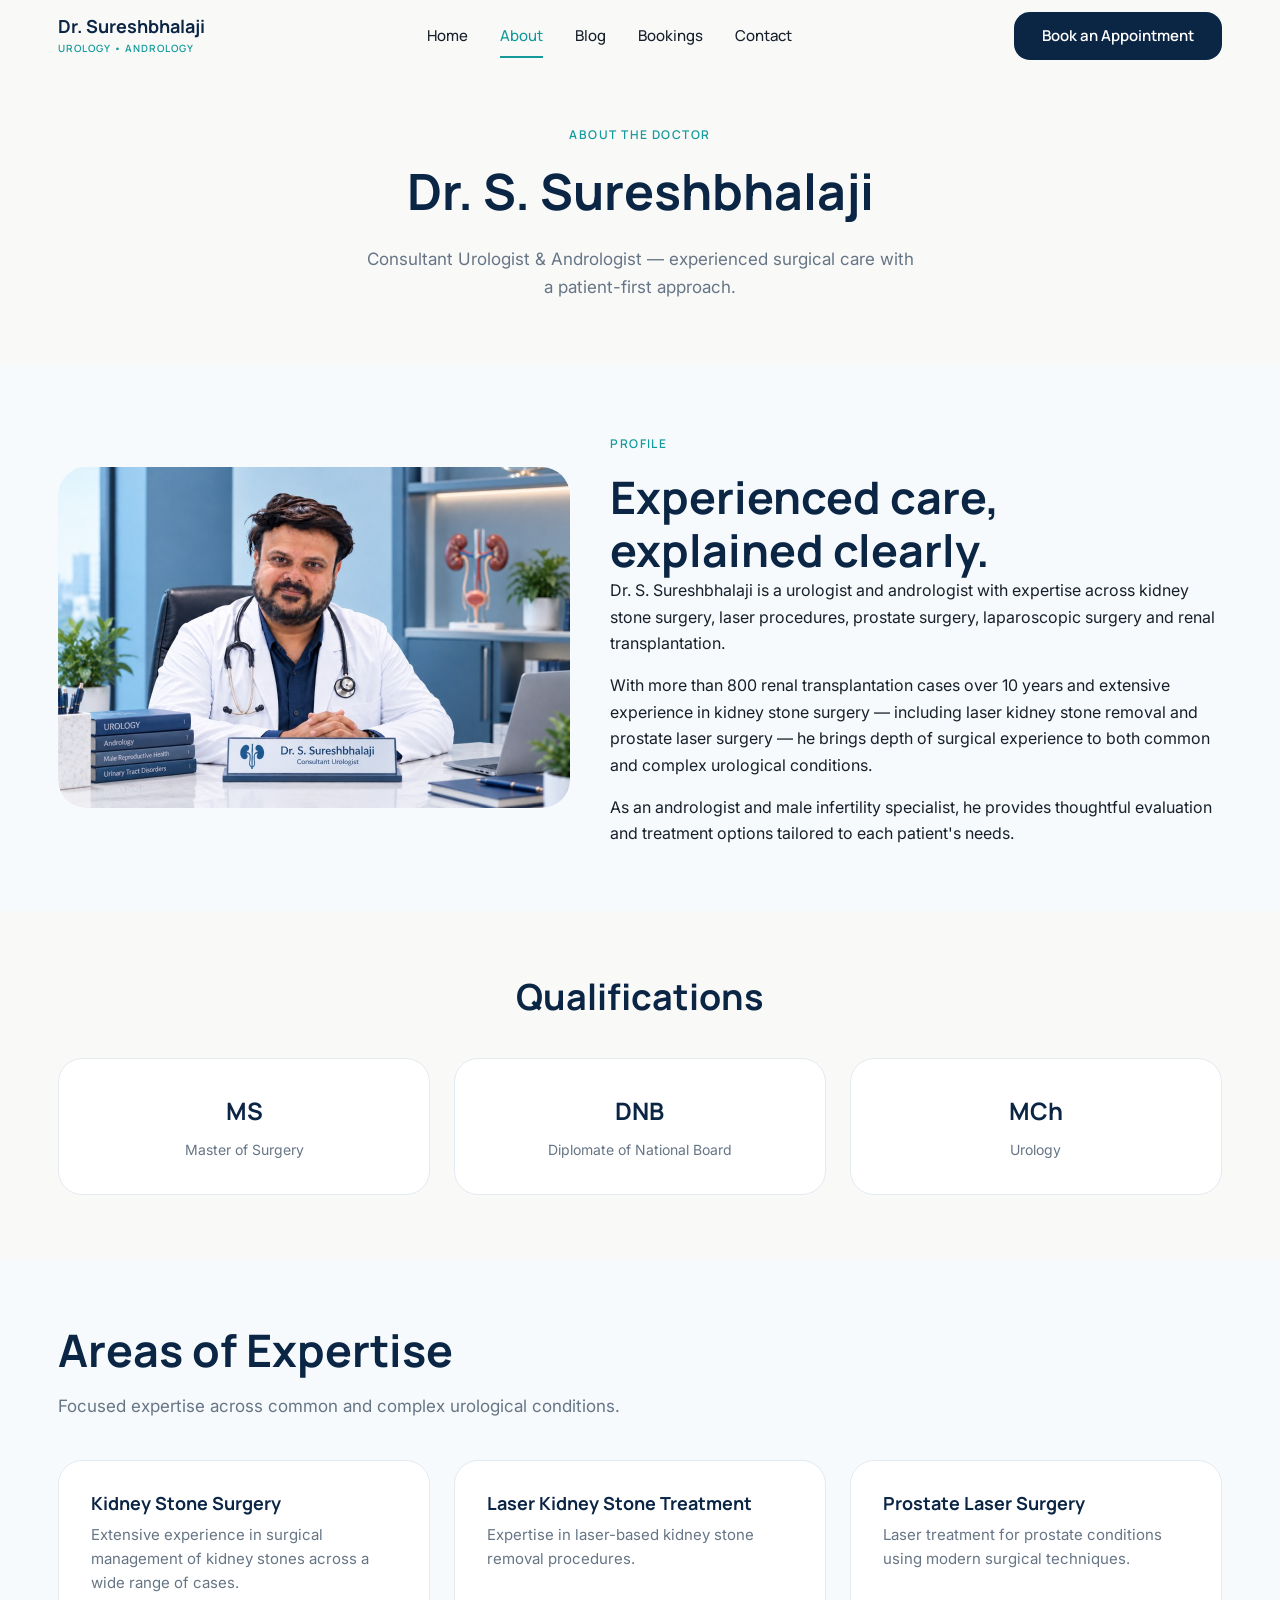
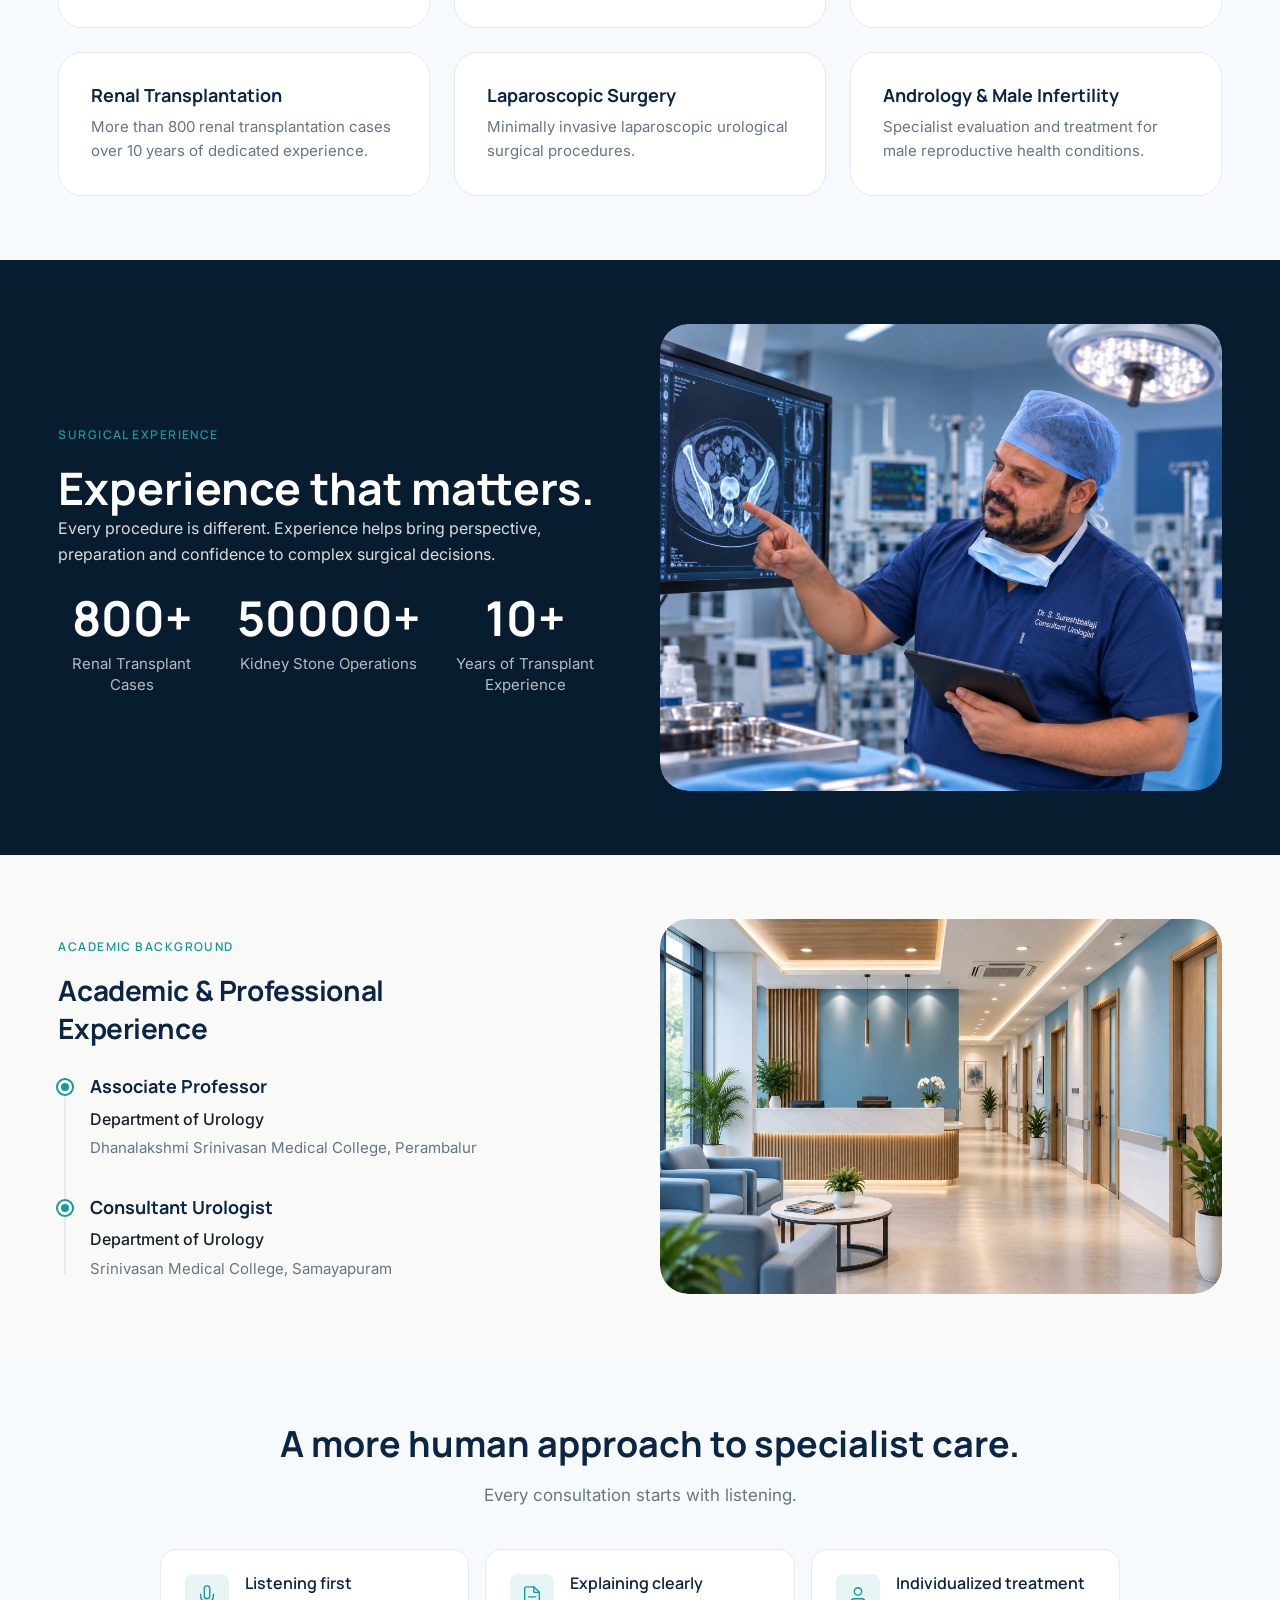
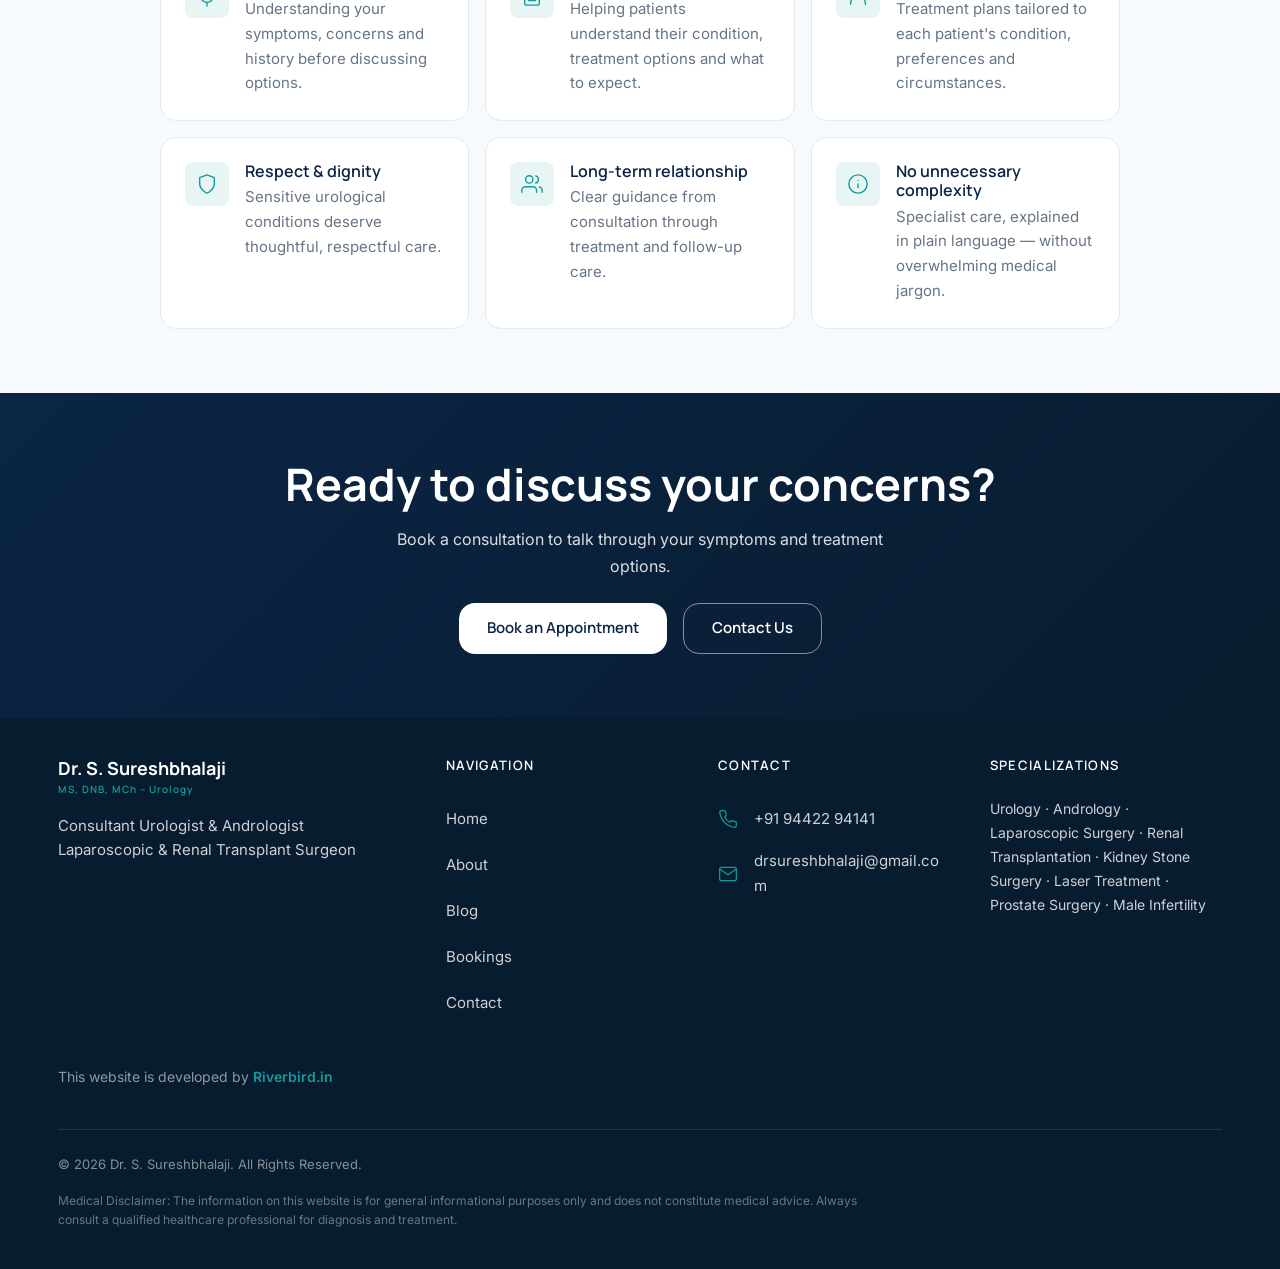
==== commit f2768057: "Update doctor portfolio variant" ====
--- a/about.html
+++ b/about.html
@@ -80,11 +80,12 @@
           <div class="profile-grid__image reveal">
             <div class="image-frame">
               <img
-                data-image="doctor"
-                src="assets/images/doctor-placeholder.svg"
-                alt="Photo placeholder — replace with professional photograph of Dr. S. Sureshbhalaji"
-                width="420"
-                height="560"
+                class="doctor-portrait doctor-portrait--about"
+                data-image="doctorAbout"
+                src="assets/images/doctor-about.jpg"
+                alt="Dr. S. Sureshbhalaji — Consultant Urologist in his office"
+                width="1024"
+                height="682"
                 loading="lazy"
               >
             </div>
@@ -183,13 +184,14 @@
             </div>
           </div>
           <div class="split-grid__visual reveal">
-            <div class="image-frame">
+            <div class="image-frame image-frame--ratio-6-5">
               <img
+                class="split-grid__photo split-grid__photo--surgery"
                 data-image="surgery"
-                src="assets/images/surgery-placeholder.svg"
-                alt="Placeholder for surgical environment photograph"
-                width="640"
-                height="480"
+                src="assets/images/surgery.jpg"
+                alt="Dr. S. Sureshbhalaji in the surgical environment reviewing imaging"
+                width="1024"
+                height="853"
                 loading="lazy"
               >
             </div>
@@ -219,13 +221,14 @@
             </div>
           </div>
           <div class="split-grid__visual reveal">
-            <div class="image-frame">
+            <div class="image-frame image-frame--ratio-3-2">
               <img
+                class="split-grid__photo split-grid__photo--hospital"
                 data-image="hospital"
-                src="assets/images/hospital-placeholder.svg"
-                alt="Placeholder for hospital or academic environment photograph"
-                width="640"
-                height="480"
+                src="assets/images/hospital.jpg"
+                alt="Modern hospital reception and clinical environment"
+                width="1024"
+                height="682"
                 loading="lazy"
               >
             </div>
--- a/css/variables.css
+++ b/css/variables.css
@@ -4,7 +4,7 @@
   --color-secondary: #159A9C;
   --color-dark: #081C2F;
   --color-background: #F7FAFC;
-  --color-warm-bg: #FBFAF7;
+  --color-warm-bg: #F9F9F8;
   --color-surface: #FFFFFF;
   --color-text: #17202A;
   --color-muted: #667585;
--- a/css/components.css
+++ b/css/components.css
@@ -172,8 +172,13 @@
   width: 100%;
   height: 100%;
   object-fit: cover;
+  object-position: center 30%;
   border-radius: var(--radius-xl);
   transition: transform var(--transition-slow);
+}
+
+.doctor-portrait--about {
+  object-position: center center;
 }
 
 .image-frame:hover img {
@@ -214,33 +219,6 @@
   max-width: 220px;
 }
 
-/* Credibility badge */
-.credibility-badge {
-  position: absolute;
-  bottom: 24px;
-  left: -16px;
-  background: var(--color-surface);
-  border: 1px solid var(--color-border);
-  border-radius: var(--radius-md);
-  padding: 16px 20px;
-  box-shadow: var(--shadow-md);
-  z-index: 2;
-}
-
-.credibility-badge__number {
-  font-family: var(--font-heading);
-  font-size: 1.5rem;
-  font-weight: 700;
-  color: var(--color-secondary);
-  line-height: 1;
-}
-
-.credibility-badge__text {
-  font-size: 0.8125rem;
-  color: var(--color-muted);
-  margin-top: 4px;
-}
-
 /* Timeline */
 .timeline {
   position: relative;
--- a/css/layout.css
+++ b/css/layout.css
@@ -264,11 +264,58 @@
 
 .hero__visual {
   position: relative;
-}
-
-.hero__image {
-  aspect-ratio: 4 / 5;
-  max-height: 560px;
+  display: flex;
+  justify-content: center;
+  align-items: center;
+  width: 100%;
+  padding-bottom: 8px;
+}
+
+.hero__photo {
+  display: block;
+  width: min(100%, 520px);
+  height: auto;
+  max-height: min(640px, 78vh);
+  object-fit: contain;
+  object-position: center top;
+  margin-top: -28px;
+  border: none;
+  border-radius: 0;
+  box-shadow: none;
+  background: transparent;
+  -webkit-mask-image: linear-gradient(
+    to bottom,
+    #000 0%,
+    #000 78%,
+    rgba(0, 0, 0, 0.85) 88%,
+    rgba(0, 0, 0, 0.35) 95%,
+    transparent 100%
+  );
+  mask-image: linear-gradient(
+    to bottom,
+    #000 0%,
+    #000 78%,
+    rgba(0, 0, 0, 0.85) 88%,
+    rgba(0, 0, 0, 0.35) 95%,
+    transparent 100%
+  );
+}
+
+.hero__visual::after {
+  content: "";
+  position: absolute;
+  left: 50%;
+  bottom: 0;
+  transform: translateX(-50%);
+  width: min(100%, 520px);
+  height: 22%;
+  background: linear-gradient(
+    to bottom,
+    rgba(249, 249, 248, 0) 0%,
+    rgba(249, 249, 248, 0.55) 55%,
+    var(--color-warm-bg) 100%
+  );
+  pointer-events: none;
 }
 
 /* Trust stats bar */
@@ -299,9 +346,43 @@
   max-width: 540px;
 }
 
+.split-grid__visual {
+  width: 100%;
+  max-width: 540px;
+  margin-inline: auto;
+}
+
 .split-grid__visual .image-frame,
 .split-grid__visual .image-placeholder {
   aspect-ratio: 4 / 3;
+  width: 100%;
+}
+
+.image-frame--ratio-6-5,
+.split-grid__visual .image-frame.image-frame--ratio-6-5 {
+  aspect-ratio: 1024 / 853;
+}
+
+.image-frame--ratio-3-2,
+.split-grid__visual .image-frame.image-frame--ratio-3-2 {
+  aspect-ratio: 3 / 2;
+}
+
+.split-grid__photo {
+  object-fit: cover;
+  object-position: center center;
+}
+
+.split-grid__photo--consultation {
+  object-position: center 45%;
+}
+
+.split-grid__photo--surgery {
+  object-position: center center;
+}
+
+.split-grid__photo--hospital {
+  object-position: center center;
 }
 
 /* Expertise grid */
@@ -386,12 +467,23 @@
 .profile-grid {
   display: grid;
   gap: var(--gap-2xl);
-  align-items: start;
+  align-items: center;
 }
 
 .profile-grid__image {
-  aspect-ratio: 3 / 4;
-  max-width: 420px;
+  width: 100%;
+  max-width: 520px;
+  margin-inline: auto;
+}
+
+.profile-grid__image .image-frame {
+  aspect-ratio: 3 / 2;
+  width: 100%;
+}
+
+.profile-grid__image img {
+  object-fit: cover;
+  object-position: center center;
 }
 
 .qual-grid {
--- a/css/responsive.css
+++ b/css/responsive.css
@@ -1,15 +1,13 @@
 /* ─── Global responsive foundations ─── */
 
 .image-frame img,
-.image-placeholder,
-.hero__image {
+.image-placeholder {
   width: 100%;
   max-width: 100%;
-  height: auto;
-}
-
-.hero__image {
-  max-height: min(560px, 70vh);
+}
+
+.hero__photo {
+  max-height: min(640px, 78vh);
 }
 
 .site-nav__link,
@@ -247,10 +245,31 @@
 
   .hero__visual {
     order: 2;
+    justify-content: center;
+    align-self: center;
+  }
+
+  .hero__visual {
+    align-self: center;
+  }
+
+  .hero__photo {
+    width: min(100%, 560px);
+    max-height: min(680px, calc(100vh - var(--header-height) - 80px));
+    margin-top: -36px;
+  }
+
+  .hero__visual::after {
+    width: min(100%, 560px);
   }
 
   .split-grid {
     grid-template-columns: 1fr 1fr;
+  }
+
+  .split-grid__visual {
+    max-width: none;
+    margin-inline: 0;
   }
 
   .split-grid--reverse .split-grid__content {
@@ -275,7 +294,13 @@
   }
 
   .profile-grid {
-    grid-template-columns: 380px 1fr;
+    grid-template-columns: minmax(300px, 44%) 1fr;
+    align-items: center;
+  }
+
+  .profile-grid__image {
+    max-width: none;
+    margin-inline: 0;
   }
 
   .site-footer__grid {
@@ -326,7 +351,7 @@
     padding-block: calc(var(--header-height) + 16px) 48px;
   }
 
-  .hero__image {
+  .hero__photo {
     max-height: 50vh;
   }
 
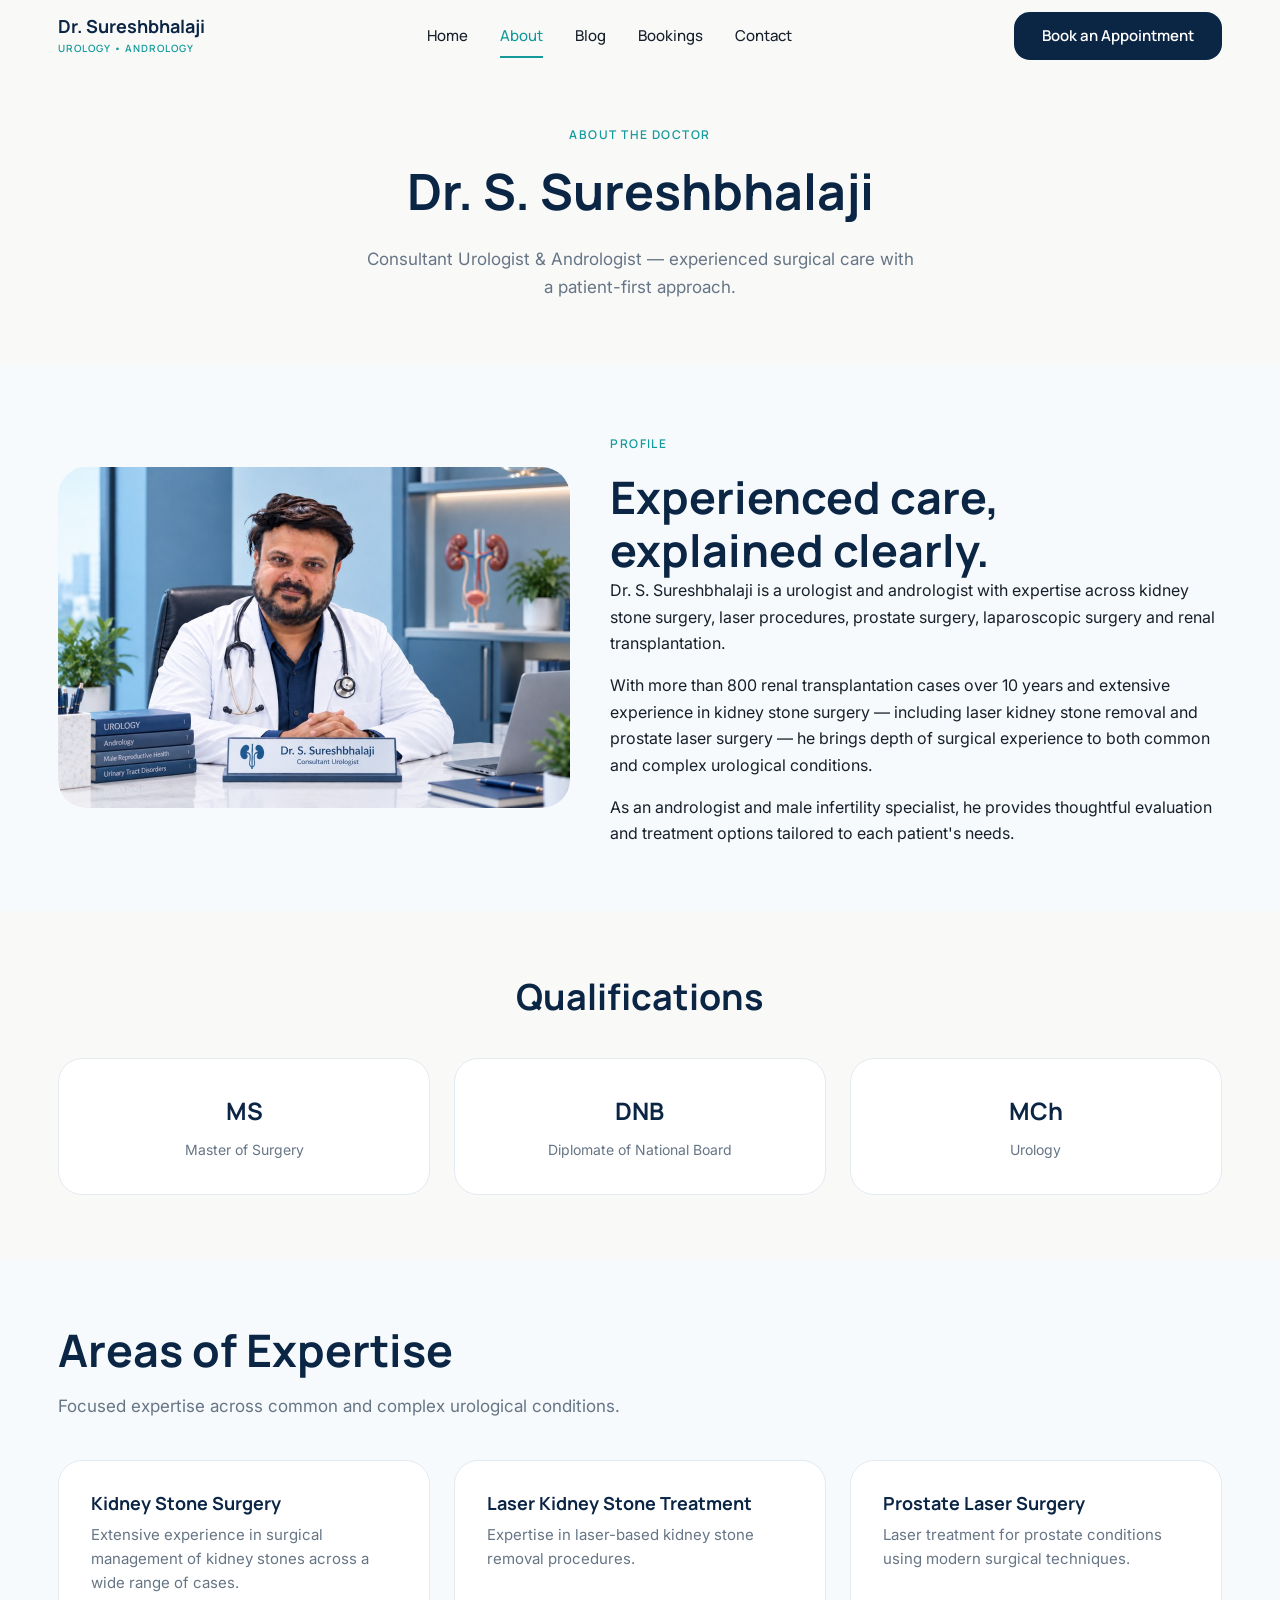
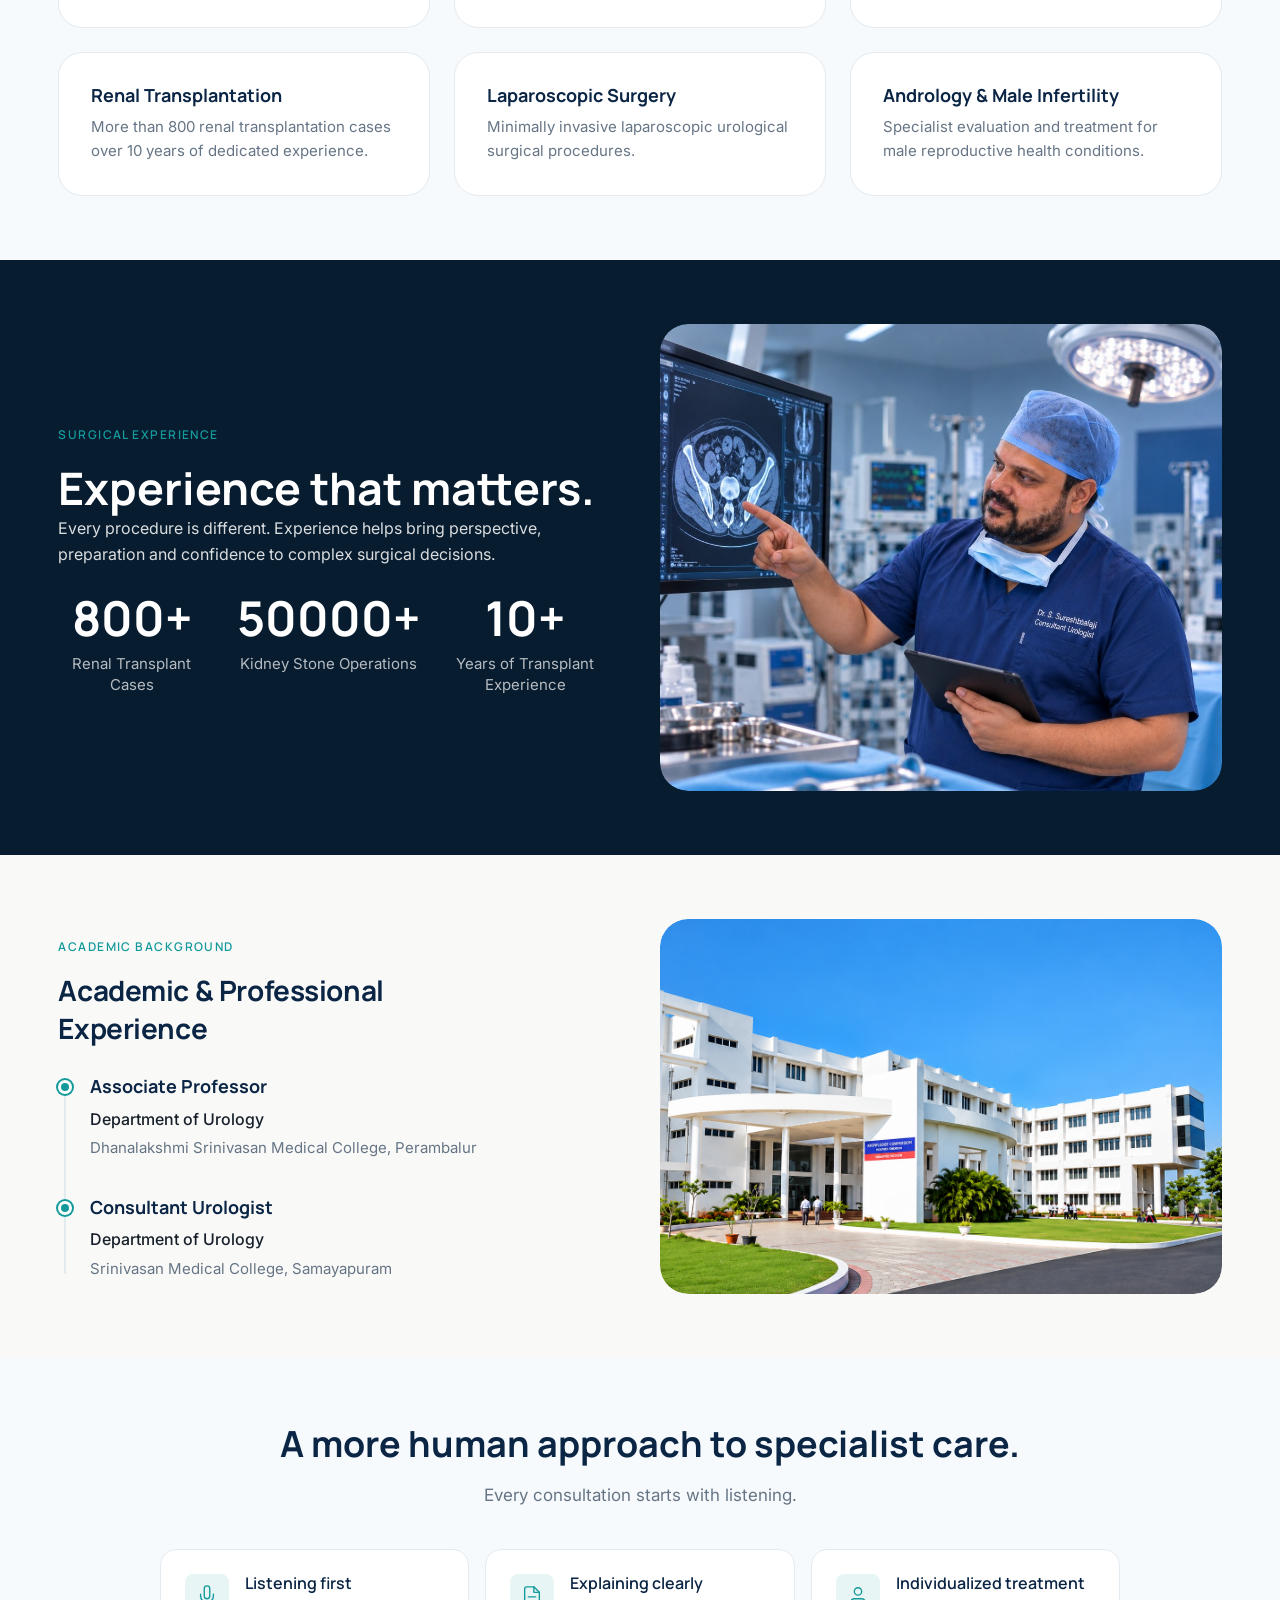
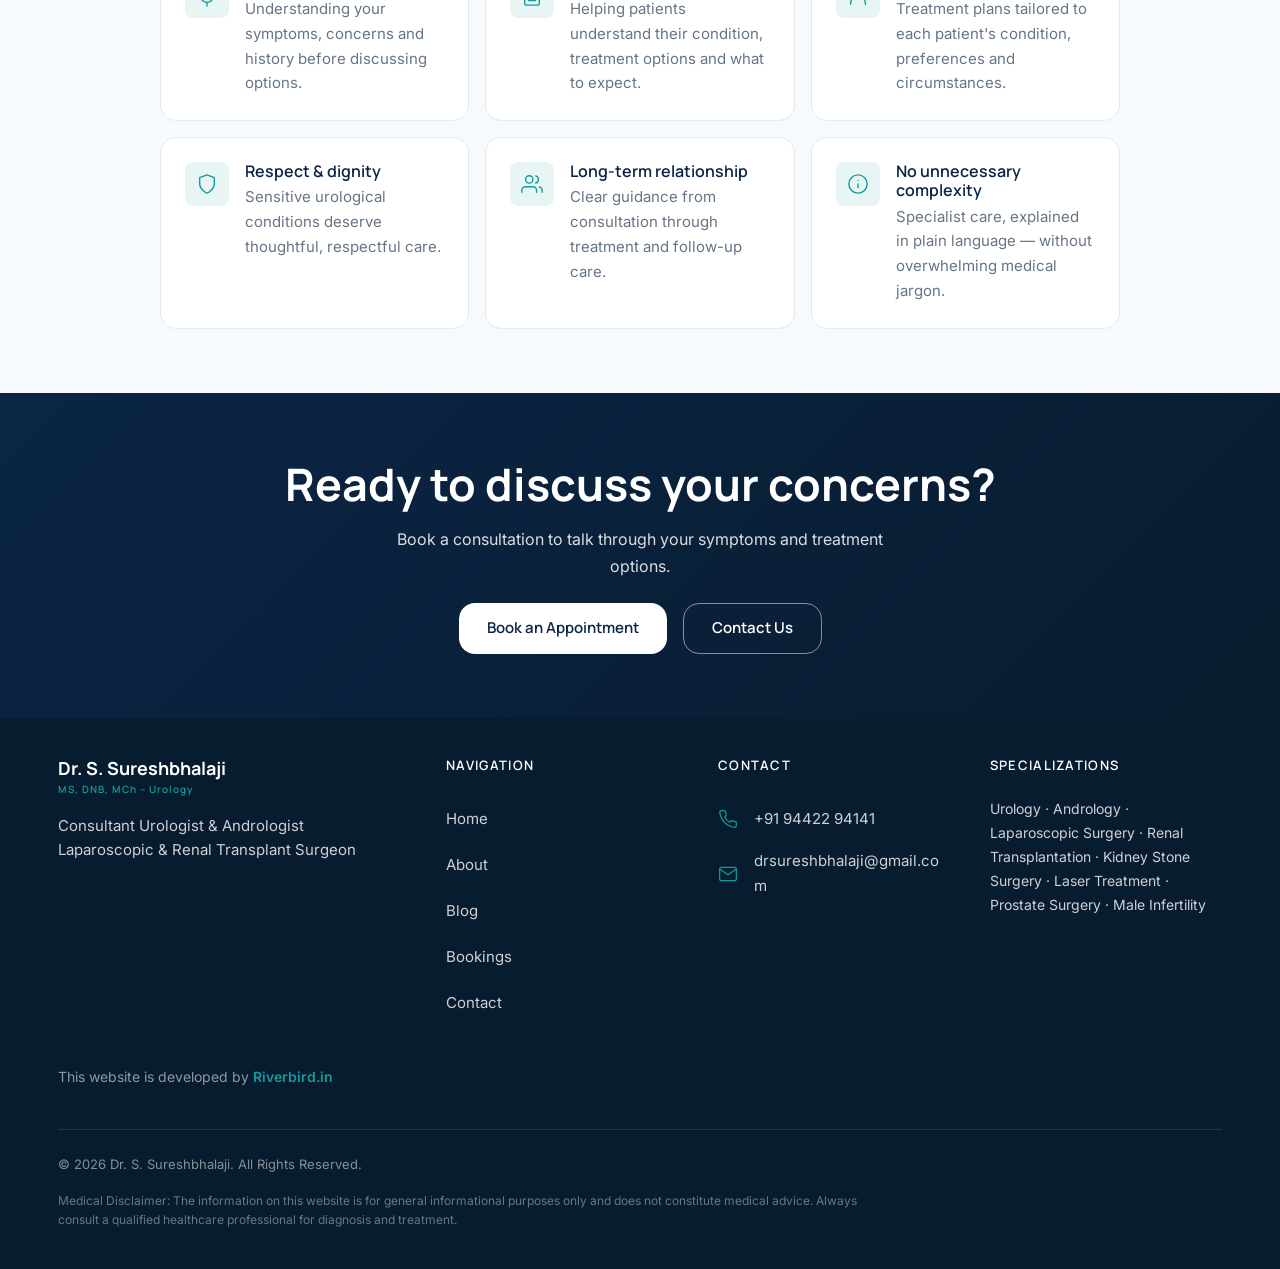
==== commit 7fc65db0: "updated images" ====
--- a/about.html
+++ b/about.html
@@ -1,19 +1,24 @@
 <!DOCTYPE html>
 <html lang="en">
+
 <head>
   <meta charset="UTF-8">
   <meta name="viewport" content="width=device-width, initial-scale=1.0, viewport-fit=cover">
   <title>About Dr. S. Sureshbhalaji | Urologist &amp; Andrologist</title>
-  <meta name="description" content="Learn about Dr. S. Sureshbhalaji — qualifications, surgical experience, academic background and patient-first approach to urological care.">
+  <meta name="description"
+    content="Learn about Dr. S. Sureshbhalaji — qualifications, surgical experience, academic background and patient-first approach to urological care.">
   <link rel="canonical" href="https://[YOUR-DOMAIN]/about.html">
   <meta property="og:title" content="About Dr. S. Sureshbhalaji">
-  <meta property="og:description" content="Consultant Urologist &amp; Andrologist with expertise in kidney stone surgery, laser procedures, prostate surgery and renal transplantation.">
+  <meta property="og:description"
+    content="Consultant Urologist &amp; Andrologist with expertise in kidney stone surgery, laser procedures, prostate surgery and renal transplantation.">
   <meta property="og:type" content="website">
   <meta property="og:url" content="https://[YOUR-DOMAIN]/about.html">
   <meta name="referrer" content="strict-origin-when-cross-origin">
   <link rel="preconnect" href="https://fonts.googleapis.com">
   <link rel="preconnect" href="https://fonts.gstatic.com" crossorigin>
-  <link href="https://fonts.googleapis.com/css2?family=Inter:wght@400;500;600&family=Manrope:wght@500;600;700;800&display=swap" rel="stylesheet">
+  <link
+    href="https://fonts.googleapis.com/css2?family=Inter:wght@400;500;600&family=Manrope:wght@500;600;700;800&display=swap"
+    rel="stylesheet">
   <link rel="stylesheet" href="css/variables.css">
   <link rel="stylesheet" href="css/base.css">
   <link rel="stylesheet" href="css/components.css">
@@ -21,6 +26,7 @@
   <link rel="stylesheet" href="css/responsive.css">
   <link rel="stylesheet" href="css/animations.css">
 </head>
+
 <body>
 
   <header class="site-header site-header--solid">
@@ -79,23 +85,21 @@
         <div class="profile-grid">
           <div class="profile-grid__image reveal">
             <div class="image-frame">
-              <img
-                class="doctor-portrait doctor-portrait--about"
-                data-image="doctorAbout"
-                src="assets/images/doctor-about.jpg"
-                alt="Dr. S. Sureshbhalaji — Consultant Urologist in his office"
-                width="1024"
-                height="682"
-                loading="lazy"
-              >
+              <img class="doctor-portrait doctor-portrait--about" data-image="doctorAbout"
+                src="assets/images/doctor-about.jpg" alt="Dr. S. Sureshbhalaji — Consultant Urologist in his office"
+                width="1024" height="682" loading="lazy">
             </div>
           </div>
           <div class="reveal">
             <span class="eyebrow">Profile</span>
             <h2 id="profile-heading">Experienced care, explained clearly.</h2>
-            <p>Dr. S. Sureshbhalaji is a urologist and andrologist with expertise across kidney stone surgery, laser procedures, prostate surgery, laparoscopic surgery and renal transplantation.</p>
-            <p>With more than 800 renal transplantation cases over 10 years and extensive experience in kidney stone surgery — including laser kidney stone removal and prostate laser surgery — he brings depth of surgical experience to both common and complex urological conditions.</p>
-            <p>As an andrologist and male infertility specialist, he provides thoughtful evaluation and treatment options tailored to each patient's needs.</p>
+            <p>Dr. S. Sureshbhalaji is a urologist and andrologist with expertise across kidney stone surgery, laser
+              procedures, prostate surgery, laparoscopic surgery and renal transplantation.</p>
+            <p>With more than 800 renal transplantation cases over 10 years and extensive experience in kidney stone
+              surgery — including laser kidney stone removal and prostate laser surgery — he brings depth of surgical
+              experience to both common and complex urological conditions.</p>
+            <p>As an andrologist and male infertility specialist, he provides thoughtful evaluation and treatment
+              options tailored to each patient's needs.</p>
           </div>
         </div>
       </div>
@@ -134,7 +138,8 @@
         <div class="expertise-grid">
           <article class="card reveal">
             <h3 class="card__title">Kidney Stone Surgery</h3>
-            <p class="card__text">Extensive experience in surgical management of kidney stones across a wide range of cases.</p>
+            <p class="card__text">Extensive experience in surgical management of kidney stones across a wide range of
+              cases.</p>
           </article>
           <article class="card reveal">
             <h3 class="card__title">Laser Kidney Stone Treatment</h3>
@@ -167,7 +172,8 @@
           <div class="split-grid__content reveal">
             <span class="eyebrow" style="color: var(--color-secondary);">Surgical Experience</span>
             <h2 id="surgical-exp-heading">Experience that matters.</h2>
-            <p>Every procedure is different. Experience helps bring perspective, preparation and confidence to complex surgical decisions.</p>
+            <p>Every procedure is different. Experience helps bring perspective, preparation and confidence to complex
+              surgical decisions.</p>
             <div class="experience-stats" style="margin-top: var(--gap-lg); margin-bottom: 0;">
               <div class="stat">
                 <div class="stat__number">800+</div>
@@ -185,15 +191,9 @@
           </div>
           <div class="split-grid__visual reveal">
             <div class="image-frame image-frame--ratio-6-5">
-              <img
-                class="split-grid__photo split-grid__photo--surgery"
-                data-image="surgery"
-                src="assets/images/surgery.jpg"
-                alt="Dr. S. Sureshbhalaji in the surgical environment reviewing imaging"
-                width="1024"
-                height="853"
-                loading="lazy"
-              >
+              <img class="split-grid__photo split-grid__photo--surgery" data-image="surgery"
+                src="assets/images/surgery.jpg" alt="Dr. S. Sureshbhalaji in the surgical environment reviewing imaging"
+                width="1024" height="853" loading="lazy">
             </div>
           </div>
         </div>
@@ -222,15 +222,9 @@
           </div>
           <div class="split-grid__visual reveal">
             <div class="image-frame image-frame--ratio-3-2">
-              <img
-                class="split-grid__photo split-grid__photo--hospital"
-                data-image="hospital"
-                src="assets/images/hospital.jpg"
-                alt="Modern hospital reception and clinical environment"
-                width="1024"
-                height="682"
-                loading="lazy"
-              >
+              <img class="split-grid__photo split-grid__photo--hospital" data-image="hospital"
+                src="assets/images/hospital_2.png" alt="Modern hospital reception and clinical environment" width="1024"
+                height="682" loading="lazy">
             </div>
           </div>
         </div>
@@ -247,34 +241,55 @@
         <div class="approach-grid">
           <div class="approach-item reveal">
             <div class="approach-item__icon" aria-hidden="true">
-              <svg viewBox="0 0 24 24" fill="none" stroke="currentColor" stroke-width="1.5" stroke-linecap="round" stroke-linejoin="round"><path d="M12 1a3 3 0 0 0-3 3v8a3 3 0 0 0 6 0V4a3 3 0 0 0-3-3z"/><path d="M19 10v2a7 7 0 0 1-14 0v-2"/><line x1="12" y1="19" x2="12" y2="23"/></svg>
+              <svg viewBox="0 0 24 24" fill="none" stroke="currentColor" stroke-width="1.5" stroke-linecap="round"
+                stroke-linejoin="round">
+                <path d="M12 1a3 3 0 0 0-3 3v8a3 3 0 0 0 6 0V4a3 3 0 0 0-3-3z" />
+                <path d="M19 10v2a7 7 0 0 1-14 0v-2" />
+                <line x1="12" y1="19" x2="12" y2="23" />
+              </svg>
             </div>
             <div>
               <h3 class="approach-item__title">Listening first</h3>
-              <p class="approach-item__text">Understanding your symptoms, concerns and history before discussing options.</p>
-            </div>
-          </div>
-          <div class="approach-item reveal">
-            <div class="approach-item__icon" aria-hidden="true">
-              <svg viewBox="0 0 24 24" fill="none" stroke="currentColor" stroke-width="1.5" stroke-linecap="round" stroke-linejoin="round"><path d="M14 2H6a2 2 0 0 0-2 2v16a2 2 0 0 0 2 2h12a2 2 0 0 0 2-2V8z"/><polyline points="14 2 14 8 20 8"/><line x1="16" y1="13" x2="8" y2="13"/><line x1="16" y1="17" x2="8" y2="17"/></svg>
+              <p class="approach-item__text">Understanding your symptoms, concerns and history before discussing
+                options.</p>
+            </div>
+          </div>
+          <div class="approach-item reveal">
+            <div class="approach-item__icon" aria-hidden="true">
+              <svg viewBox="0 0 24 24" fill="none" stroke="currentColor" stroke-width="1.5" stroke-linecap="round"
+                stroke-linejoin="round">
+                <path d="M14 2H6a2 2 0 0 0-2 2v16a2 2 0 0 0 2 2h12a2 2 0 0 0 2-2V8z" />
+                <polyline points="14 2 14 8 20 8" />
+                <line x1="16" y1="13" x2="8" y2="13" />
+                <line x1="16" y1="17" x2="8" y2="17" />
+              </svg>
             </div>
             <div>
               <h3 class="approach-item__title">Explaining clearly</h3>
-              <p class="approach-item__text">Helping patients understand their condition, treatment options and what to expect.</p>
-            </div>
-          </div>
-          <div class="approach-item reveal">
-            <div class="approach-item__icon" aria-hidden="true">
-              <svg viewBox="0 0 24 24" fill="none" stroke="currentColor" stroke-width="1.5" stroke-linecap="round" stroke-linejoin="round"><path d="M20 21v-2a4 4 0 0 0-4-4H8a4 4 0 0 0-4 4v2"/><circle cx="12" cy="7" r="4"/></svg>
+              <p class="approach-item__text">Helping patients understand their condition, treatment options and what to
+                expect.</p>
+            </div>
+          </div>
+          <div class="approach-item reveal">
+            <div class="approach-item__icon" aria-hidden="true">
+              <svg viewBox="0 0 24 24" fill="none" stroke="currentColor" stroke-width="1.5" stroke-linecap="round"
+                stroke-linejoin="round">
+                <path d="M20 21v-2a4 4 0 0 0-4-4H8a4 4 0 0 0-4 4v2" />
+                <circle cx="12" cy="7" r="4" />
+              </svg>
             </div>
             <div>
               <h3 class="approach-item__title">Individualized treatment</h3>
-              <p class="approach-item__text">Treatment plans tailored to each patient's condition, preferences and circumstances.</p>
-            </div>
-          </div>
-          <div class="approach-item reveal">
-            <div class="approach-item__icon" aria-hidden="true">
-              <svg viewBox="0 0 24 24" fill="none" stroke="currentColor" stroke-width="1.5" stroke-linecap="round" stroke-linejoin="round"><path d="M12 22s8-4 8-10V5l-8-3-8 3v7c0 6 8 10 8 10z"/></svg>
+              <p class="approach-item__text">Treatment plans tailored to each patient's condition, preferences and
+                circumstances.</p>
+            </div>
+          </div>
+          <div class="approach-item reveal">
+            <div class="approach-item__icon" aria-hidden="true">
+              <svg viewBox="0 0 24 24" fill="none" stroke="currentColor" stroke-width="1.5" stroke-linecap="round"
+                stroke-linejoin="round">
+                <path d="M12 22s8-4 8-10V5l-8-3-8 3v7c0 6 8 10 8 10z" />
+              </svg>
             </div>
             <div>
               <h3 class="approach-item__title">Respect &amp; dignity</h3>
@@ -283,7 +298,13 @@
           </div>
           <div class="approach-item reveal">
             <div class="approach-item__icon" aria-hidden="true">
-              <svg viewBox="0 0 24 24" fill="none" stroke="currentColor" stroke-width="1.5" stroke-linecap="round" stroke-linejoin="round"><path d="M17 21v-2a4 4 0 0 0-4-4H5a4 4 0 0 0-4 4v2"/><circle cx="9" cy="7" r="4"/><path d="M23 21v-2a4 4 0 0 0-3-3.87"/><path d="M16 3.13a4 4 0 0 1 0 7.75"/></svg>
+              <svg viewBox="0 0 24 24" fill="none" stroke="currentColor" stroke-width="1.5" stroke-linecap="round"
+                stroke-linejoin="round">
+                <path d="M17 21v-2a4 4 0 0 0-4-4H5a4 4 0 0 0-4 4v2" />
+                <circle cx="9" cy="7" r="4" />
+                <path d="M23 21v-2a4 4 0 0 0-3-3.87" />
+                <path d="M16 3.13a4 4 0 0 1 0 7.75" />
+              </svg>
             </div>
             <div>
               <h3 class="approach-item__title">Long-term relationship</h3>
@@ -292,11 +313,17 @@
           </div>
           <div class="approach-item reveal">
             <div class="approach-item__icon" aria-hidden="true">
-              <svg viewBox="0 0 24 24" fill="none" stroke="currentColor" stroke-width="1.5" stroke-linecap="round" stroke-linejoin="round"><circle cx="12" cy="12" r="10"/><path d="M12 16v-4"/><path d="M12 8h.01"/></svg>
+              <svg viewBox="0 0 24 24" fill="none" stroke="currentColor" stroke-width="1.5" stroke-linecap="round"
+                stroke-linejoin="round">
+                <circle cx="12" cy="12" r="10" />
+                <path d="M12 16v-4" />
+                <path d="M12 8h.01" />
+              </svg>
             </div>
             <div>
               <h3 class="approach-item__title">No unnecessary complexity</h3>
-              <p class="approach-item__text">Specialist care, explained in plain language — without overwhelming medical jargon.</p>
+              <p class="approach-item__text">Specialist care, explained in plain language — without overwhelming medical
+                jargon.</p>
             </div>
           </div>
         </div>
@@ -341,39 +368,65 @@
           <h3 class="site-footer__heading">Contact</h3>
           <div class="site-footer__contact">
             <a href="tel:+919442294141" class="site-footer__contact-link" data-contact-phone>
-              <svg class="site-footer__contact-icon" viewBox="0 0 24 24" fill="none" stroke="currentColor" stroke-width="1.5" stroke-linecap="round" stroke-linejoin="round" aria-hidden="true"><path d="M22 16.92v3a2 2 0 0 1-2.18 2 19.79 19.79 0 0 1-8.63-3.07 19.5 19.5 0 0 1-6-6 19.79 19.79 0 0 1-3.07-8.67A2 2 0 0 1 4.11 2h3a2 2 0 0 1 2 1.72c.127.96.361 1.903.7 2.81a2 2 0 0 1-.45 2.11L8.09 9.91a16 16 0 0 0 6 6l1.27-1.27a2 2 0 0 1 2.11-.45c.907.339 1.85.573 2.81.7A2 2 0 0 1 22 16.92z"/></svg>
+              <svg class="site-footer__contact-icon" viewBox="0 0 24 24" fill="none" stroke="currentColor"
+                stroke-width="1.5" stroke-linecap="round" stroke-linejoin="round" aria-hidden="true">
+                <path
+                  d="M22 16.92v3a2 2 0 0 1-2.18 2 19.79 19.79 0 0 1-8.63-3.07 19.5 19.5 0 0 1-6-6 19.79 19.79 0 0 1-3.07-8.67A2 2 0 0 1 4.11 2h3a2 2 0 0 1 2 1.72c.127.96.361 1.903.7 2.81a2 2 0 0 1-.45 2.11L8.09 9.91a16 16 0 0 0 6 6l1.27-1.27a2 2 0 0 1 2.11-.45c.907.339 1.85.573 2.81.7A2 2 0 0 1 22 16.92z" />
+              </svg>
               <span class="site-footer__contact-text">+91 94422 94141</span>
             </a>
             <a href="mailto:drsureshbhalaji@gmail.com" class="site-footer__contact-link" data-contact-email>
-              <svg class="site-footer__contact-icon" viewBox="0 0 24 24" fill="none" stroke="currentColor" stroke-width="1.5" stroke-linecap="round" stroke-linejoin="round" aria-hidden="true"><path d="M4 4h16c1.1 0 2 .9 2 2v12c0 1.1-.9 2-2 2H4c-1.1 0-2-.9-2-2V6c0-1.1.9-2 2-2z"/><polyline points="22,6 12,13 2,6"/></svg>
+              <svg class="site-footer__contact-icon" viewBox="0 0 24 24" fill="none" stroke="currentColor"
+                stroke-width="1.5" stroke-linecap="round" stroke-linejoin="round" aria-hidden="true">
+                <path d="M4 4h16c1.1 0 2 .9 2 2v12c0 1.1-.9 2-2 2H4c-1.1 0-2-.9-2-2V6c0-1.1.9-2 2-2z" />
+                <polyline points="22,6 12,13 2,6" />
+              </svg>
               <span class="site-footer__contact-text">drsureshbhalaji@gmail.com</span>
             </a>
           </div>
         </div>
         <div>
           <h3 class="site-footer__heading">Specializations</h3>
-          <p style="font-size: 0.875rem; line-height: 1.7;">Urology · Andrology · Laparoscopic Surgery · Renal Transplantation · Kidney Stone Surgery · Laser Treatment · Prostate Surgery · Male Infertility</p>
-        </div>
-      </div>
-      <p class="site-footer__credit">This website is developed by <a href="https://riverbird.in" target="_blank" rel="noopener noreferrer">Riverbird.in</a></p>
+          <p style="font-size: 0.875rem; line-height: 1.7;">Urology · Andrology · Laparoscopic Surgery · Renal
+            Transplantation · Kidney Stone Surgery · Laser Treatment · Prostate Surgery · Male Infertility</p>
+        </div>
+      </div>
+      <p class="site-footer__credit">This website is developed by <a href="https://riverbird.in" target="_blank"
+          rel="noopener noreferrer">Riverbird.in</a></p>
       <div class="site-footer__bottom">
         <p class="site-footer__copyright">&copy; 2026 Dr. S. Sureshbhalaji. All Rights Reserved.</p>
-        <p class="site-footer__disclaimer">Medical Disclaimer: The information on this website is for general informational purposes only and does not constitute medical advice. Always consult a qualified healthcare professional for diagnosis and treatment.</p>
+        <p class="site-footer__disclaimer">Medical Disclaimer: The information on this website is for general
+          informational purposes only and does not constitute medical advice. Always consult a qualified healthcare
+          professional for diagnosis and treatment.</p>
       </div>
     </div>
   </footer>
 
   <nav class="mobile-cta-bar" aria-label="Quick actions">
     <a href="#" class="mobile-cta-bar__item" data-contact-phone aria-label="Call clinic">
-      <svg viewBox="0 0 24 24" fill="none" stroke="currentColor" stroke-width="1.5" stroke-linecap="round" stroke-linejoin="round" aria-hidden="true"><path d="M22 16.92v3a2 2 0 0 1-2.18 2 19.79 19.79 0 0 1-8.63-3.07 19.5 19.5 0 0 1-6-6 19.79 19.79 0 0 1-3.07-8.67A2 2 0 0 1 4.11 2h3a2 2 0 0 1 2 1.72c.127.96.361 1.903.7 2.81a2 2 0 0 1-.45 2.11L8.09 9.91a16 16 0 0 0 6 6l1.27-1.27a2 2 0 0 1 2.11-.45c.907.339 1.85.573 2.81.7A2 2 0 0 1 22 16.92z"/></svg>
+      <svg viewBox="0 0 24 24" fill="none" stroke="currentColor" stroke-width="1.5" stroke-linecap="round"
+        stroke-linejoin="round" aria-hidden="true">
+        <path
+          d="M22 16.92v3a2 2 0 0 1-2.18 2 19.79 19.79 0 0 1-8.63-3.07 19.5 19.5 0 0 1-6-6 19.79 19.79 0 0 1-3.07-8.67A2 2 0 0 1 4.11 2h3a2 2 0 0 1 2 1.72c.127.96.361 1.903.7 2.81a2 2 0 0 1-.45 2.11L8.09 9.91a16 16 0 0 0 6 6l1.27-1.27a2 2 0 0 1 2.11-.45c.907.339 1.85.573 2.81.7A2 2 0 0 1 22 16.92z" />
+      </svg>
       Call
     </a>
     <a href="#" class="mobile-cta-bar__item" data-contact-whatsapp aria-label="WhatsApp clinic">
-      <svg viewBox="0 0 24 24" fill="none" stroke="currentColor" stroke-width="1.5" stroke-linecap="round" stroke-linejoin="round" aria-hidden="true"><path d="M21 11.5a8.38 8.38 0 0 1-.9 3.8 8.5 8.5 0 0 1-7.6 4.7 8.38 8.38 0 0 1-3.8-.9L3 21l1.9-5.7a8.38 8.38 0 0 1-.9-3.8 8.5 8.5 0 0 1 4.7-7.6 8.38 8.38 0 0 1 3.8-.9h.5a8.48 8.48 0 0 1 8 8v.5z"/></svg>
+      <svg viewBox="0 0 24 24" fill="none" stroke="currentColor" stroke-width="1.5" stroke-linecap="round"
+        stroke-linejoin="round" aria-hidden="true">
+        <path
+          d="M21 11.5a8.38 8.38 0 0 1-.9 3.8 8.5 8.5 0 0 1-7.6 4.7 8.38 8.38 0 0 1-3.8-.9L3 21l1.9-5.7a8.38 8.38 0 0 1-.9-3.8 8.5 8.5 0 0 1 4.7-7.6 8.38 8.38 0 0 1 3.8-.9h.5a8.48 8.48 0 0 1 8 8v.5z" />
+      </svg>
       WhatsApp
     </a>
     <a href="bookings.html" class="mobile-cta-bar__item mobile-cta-bar__item--primary" aria-label="Book an appointment">
-      <svg viewBox="0 0 24 24" fill="none" stroke="currentColor" stroke-width="1.5" stroke-linecap="round" stroke-linejoin="round" aria-hidden="true"><rect x="3" y="4" width="18" height="18" rx="2" ry="2"/><line x1="16" y1="2" x2="16" y2="6"/><line x1="8" y1="2" x2="8" y2="6"/><line x1="3" y1="10" x2="21" y2="10"/></svg>
+      <svg viewBox="0 0 24 24" fill="none" stroke="currentColor" stroke-width="1.5" stroke-linecap="round"
+        stroke-linejoin="round" aria-hidden="true">
+        <rect x="3" y="4" width="18" height="18" rx="2" ry="2" />
+        <line x1="16" y1="2" x2="16" y2="6" />
+        <line x1="8" y1="2" x2="8" y2="6" />
+        <line x1="3" y1="10" x2="21" y2="10" />
+      </svg>
       Book
     </a>
   </nav>
@@ -381,4 +434,5 @@
   <script type="module" src="js/main.js"></script>
   <script src="js/navigation.js"></script>
 </body>
-</html>
+
+</html>
